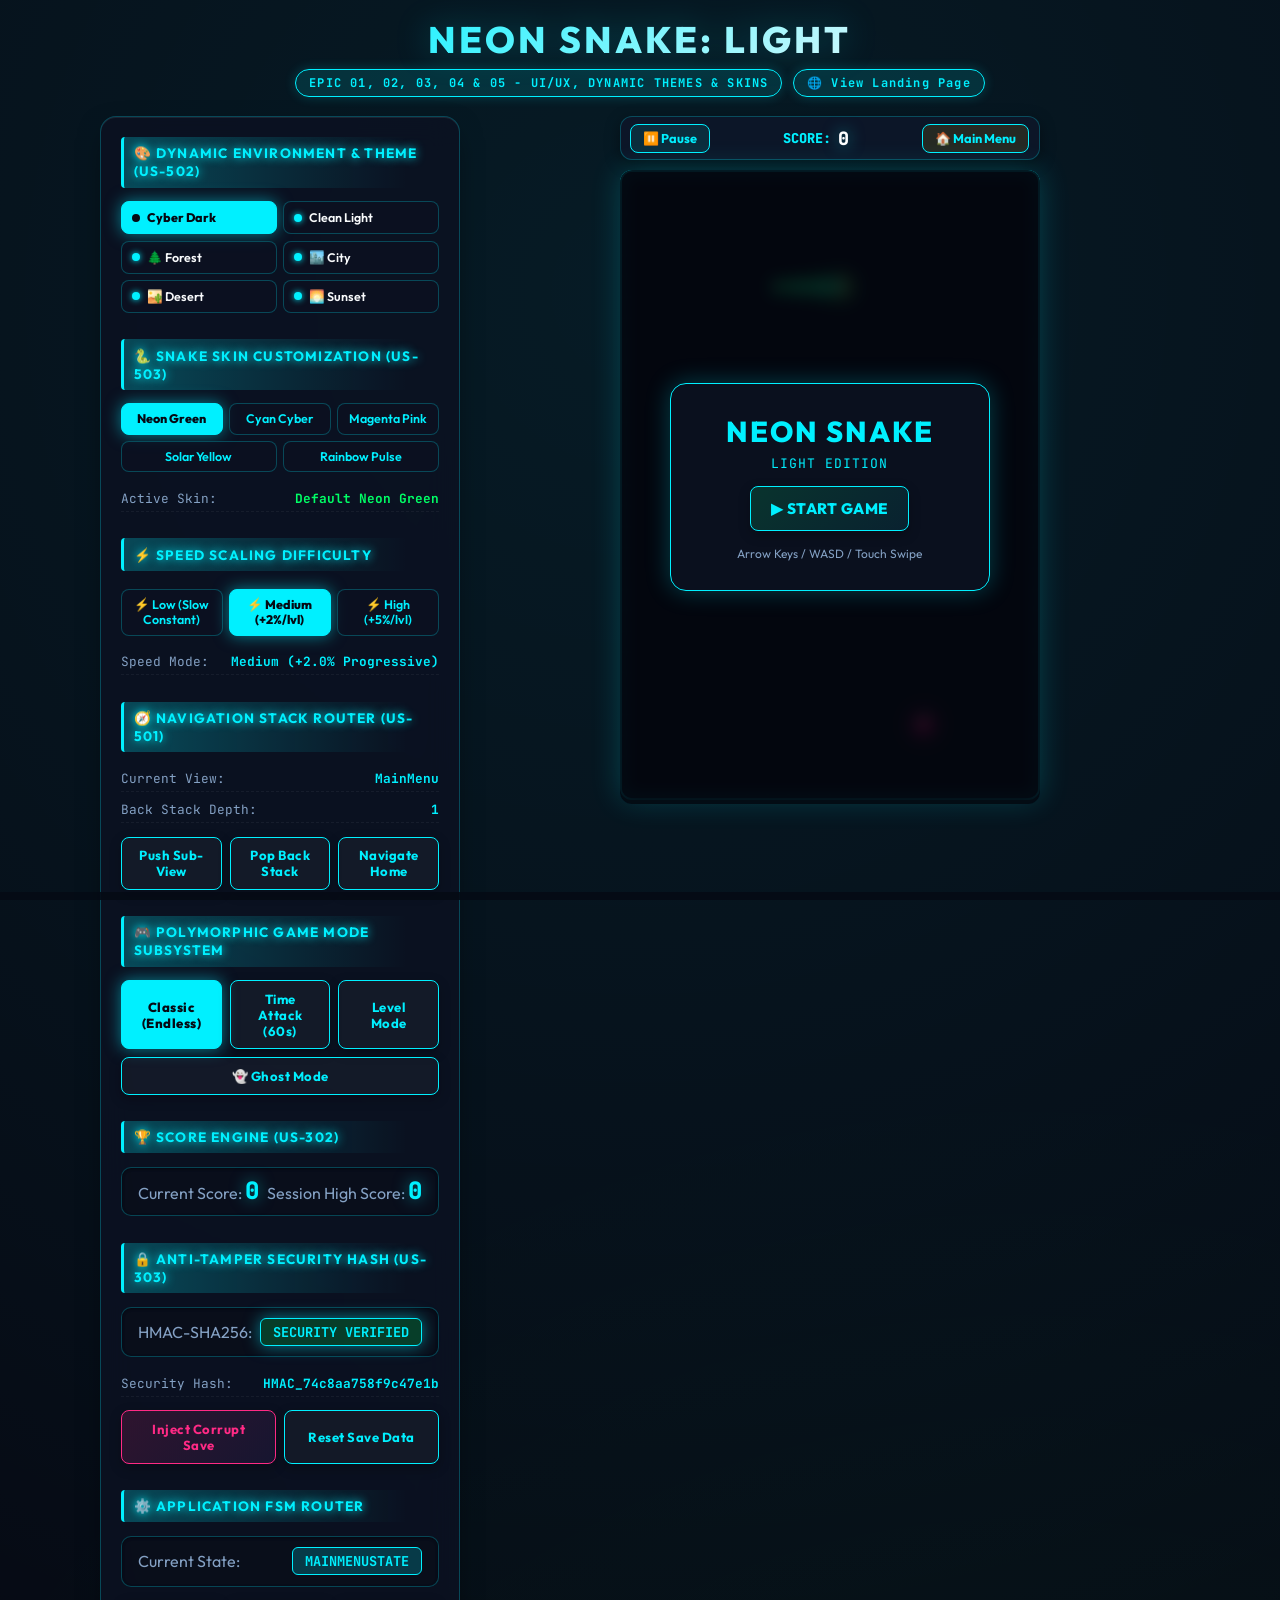
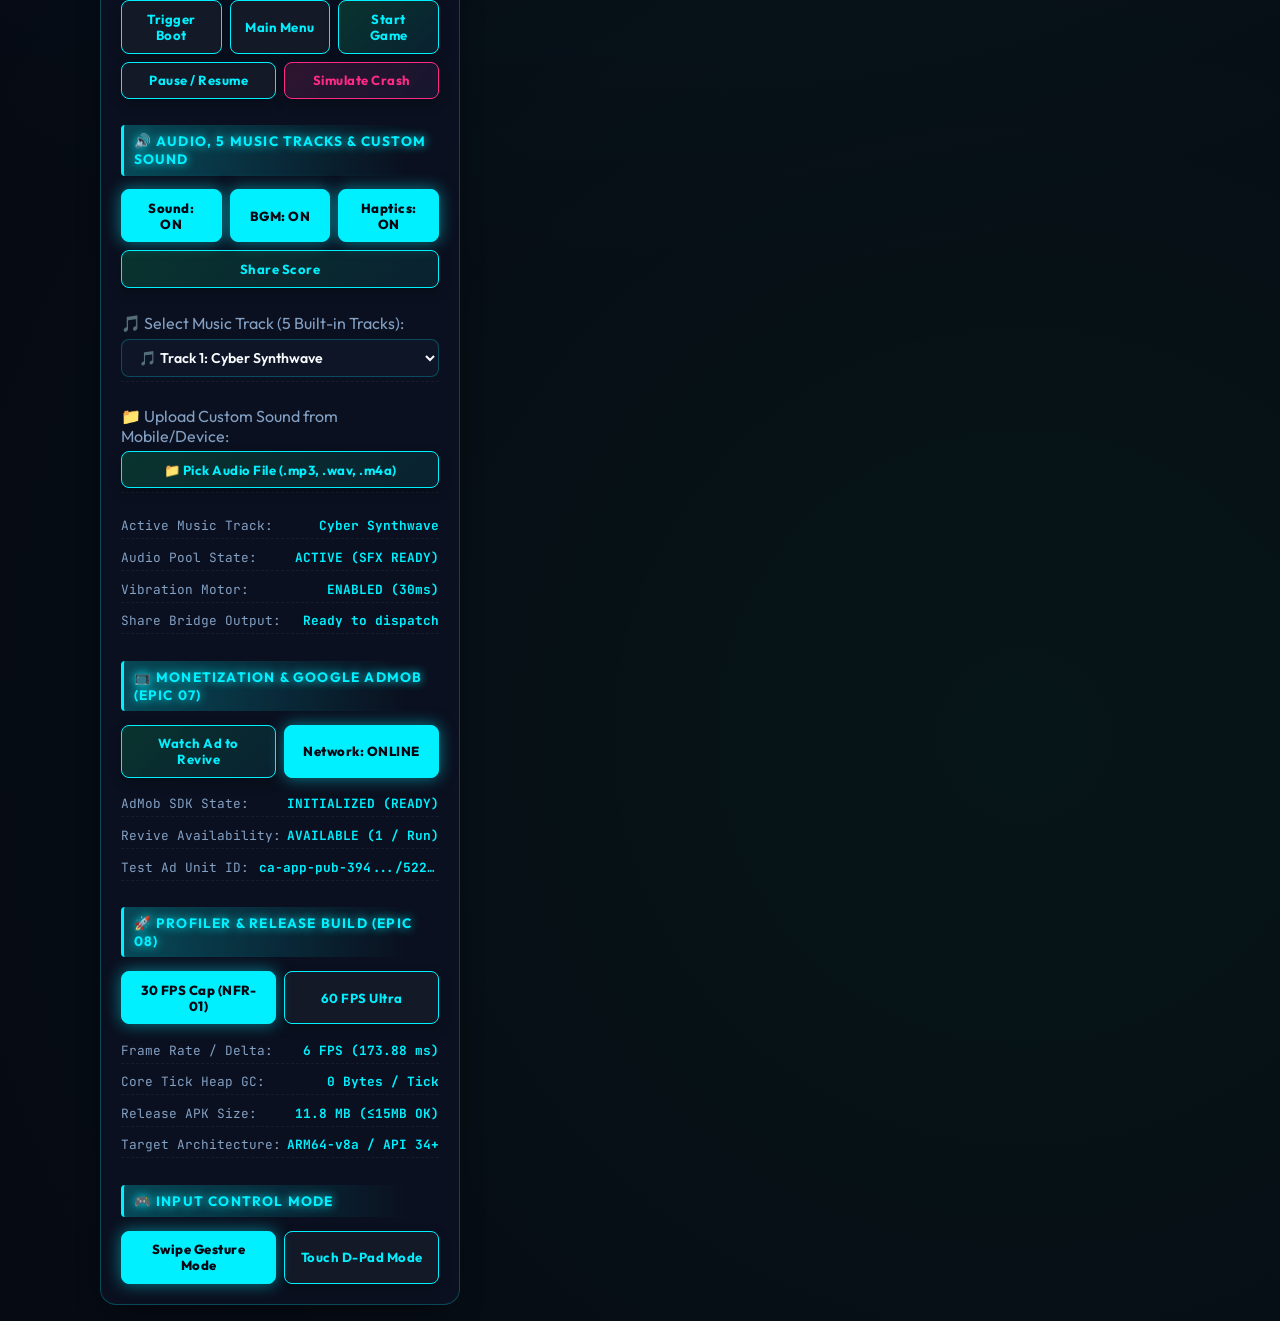
==== index.html @ 36dacabf "Implement custom rewarded ad modal with countdown Added a custom modal for rewarded ads with a count" ====
<!DOCTYPE html>
<html lang="en">

<head>
  <meta charset="UTF-8" />
  <meta name="viewport" content="width=device-width, initial-scale=1.0" />
  <title>Neon Snake: Light - Epic 01, 02, 03, 04 &amp; 05 Customization</title>
  <link rel="stylesheet" href="styles.css" /> 

<script src="https://pl31182693.profitableratecpmnetwork.com/b3/98/ef/b398efff929c07951d55dc79d96b8584.js"></script>

</head> 
<body>

  <header>
    <h1 class="brand-title">Neon Snake: Light</h1>
    <span class="badge-tag">EPIC 01, 02, 03, 04 &amp; 05 - UI/UX, DYNAMIC THEMES &amp; SKINS</span>
    <a href="landing.html" class="badge-tag" style="text-decoration: none; margin-left: 0.5rem;">🌐 View Landing
      Page</a>
  </header>

  <main class="dashboard-grid">

    <!-- Left Sidebar: Controls, FSM, Modes, Themes & Skins -->
    <aside id="sidebarPanel" class="glass-panel glass-panel-sidebar">
      <!-- EPIC 05: Dynamic Environment & Theme Selector (US-502) -->
      <div class="panel-title">
        <span>🎨 Dynamic Environment &amp; Theme (US-502)</span>
      </div>

      <div id="themePickerGroup" class="theme-picker-grid">
        <button class="theme-pill active-theme" data-theme="DARK">
          <span class="theme-dot"></span> Cyber Dark
        </button>
        <button class="theme-pill" data-theme="LIGHT">
          <span class="theme-dot"></span> Clean Light
        </button>
        <button class="theme-pill" data-theme="FOREST">
          <span class="theme-dot"></span> 🌲 Forest
        </button>
        <button class="theme-pill" data-theme="CITY">
          <span class="theme-dot"></span> 🏙️ City
        </button>
        <button class="theme-pill" data-theme="DESERT">
          <span class="theme-dot"></span> 🏜️ Desert
        </button>
        <button class="theme-pill" data-theme="SUNSET">
          <span class="theme-dot"></span> 🌅 Sunset
        </button>
      </div>

      <!-- EPIC 05: Snake Skin Customization Picker (US-503) -->
      <div class="panel-title" style="margin-top: 0.8rem;">
        <span>🐍 Snake Skin Customization (US-503)</span>
      </div>

      <div id="skinPickerGroup" class="skin-picker-grid">
        <button class="skin-pill active-skin" data-skin="0">Neon Green</button>
        <button class="skin-pill" data-skin="1">Cyan Cyber</button>
        <button class="skin-pill" data-skin="2">Magenta Pink</button>
        <button class="skin-pill" data-skin="3">Solar Yellow</button>
        <button class="skin-pill" data-skin="4">Rainbow Pulse</button>
      </div>

      <div class="stats-list">
        <div class="stat-row">
          <span class="stat-label">Active Skin:</span>
          <span id="statActiveSkin" class="stat-val">Default Neon Green</span>
        </div>
      </div>

      <!-- Speed Scaling Difficulty Selector -->
      <div class="panel-title" style="margin-top: 0.8rem;">
        <span>⚡ Speed Scaling Difficulty</span>
      </div>

      <div id="speedPickerGroup" class="speed-picker-grid">
        <button class="speed-pill" data-speed="LOW"
          title="Slow &amp; easy constant speed across all levels (0% increase)">⚡ Low (Slow Constant)</button>
        <button class="speed-pill active-speed" data-speed="MEDIUM"
          title="Smooth progressive speed scaling (+2.0% gradual increase)">⚡ Medium (+2%/lvl)</button>
        <button class="speed-pill" data-speed="HIGH" title="Fast arcade speed scaling (+5.0% per score milestone)">⚡
          High (+5%/lvl)</button>
      </div>

      <div class="stats-list">
        <div class="stat-row">
          <span class="stat-label">Speed Mode:</span>
          <span id="statSpeedMode" class="stat-val">Medium (+2.0% Progressive)</span>
        </div>
      </div>

      <!-- EPIC 05: Stack Navigation Router (US-501) -->
      <div class="panel-title" style="margin-top: 0.8rem;">
        <span>🧭 Navigation Stack Router (US-501)</span>
      </div>

      <div class="stats-list">
        <div class="stat-row">
          <span class="stat-label">Current View:</span>
          <span id="statCurrentView" class="stat-val">MainMenu</span>
        </div>
        <div class="stat-row">
          <span class="stat-label">Back Stack Depth:</span>
          <span id="statStackDepth" class="stat-val">1</span>
        </div>
      </div>

      <div class="btn-group">
        <button id="btnNavPush" class="cyber-btn">Push Sub-View</button>
        <button id="btnNavPop" class="cyber-btn">Pop Back Stack</button>
        <button id="btnNavHome" class="cyber-btn">Navigate Home</button>
      </div>

      <!-- Polymorphic Game Mode Selector (US-401) -->
      <div class="panel-title" style="margin-top: 0.8rem;">
        <span>🎮 Polymorphic Game Mode Subsystem</span>
      </div>

      <div class="btn-group">
        <button id="btnModeClassic" class="cyber-btn active-mode">Classic (Endless)</button>
        <button id="btnModeTimeAttack" class="cyber-btn">Time Attack (60s)</button>
        <button id="btnModeLevel" class="cyber-btn">Level Mode</button>
        <button id="btnModeGhost" class="cyber-btn">👻 Ghost Mode</button>
      </div>

      <!-- Ghost Mode HUD -->
      <div id="ghostModeCard" class="fsm-status hidden">
        <div>
          <span class="stat-label">👻 Ghost Record:</span>
          <div id="hudGhostStatus" class="score-display" style="font-size: 0.95rem; color: var(--neon-cyan);">Best Run Ghost Active</div>
        </div>
        <div style="text-align: right;">
          <span class="stat-label">Ghost Score:</span>
          <div id="hudGhostScore" class="score-display">0</div>
        </div>
      </div>

      <!-- Level Mode Selector & Goal HUD -->
      <div id="levelModeCard" class="hidden"
        style="display: flex; flex-direction: column; gap: 0.6rem; margin-top: 0.4rem;">
        <span class="stat-label">🎯 Select Level (42 Stages - Ghost Mode every 5 levels!):</span>
        <div id="levelPickerGroup" class="level-picker-grid">
        </div>
        <div class="fsm-status">
          <div>
            <span class="stat-label" id="hudLevelTitle">Stage 1: Novice Glide</span>
            <div id="hudLevelGoal" class="score-display" style="font-size: 1.1rem;">Target Goal: 50 Pts</div>
          </div>
          <div style="text-align: right;">
            <span class="stat-label">Level Progress:</span>
            <div id="hudLevelProgress" class="score-display" style="font-size: 1.1rem;">0 / 50</div>
          </div>
        </div>
      </div>

      <!-- Time Attack 60s Countdown Timer HUD -->
      <div id="timeAttackCard" class="fsm-status hidden">
        <div>
          <span class="stat-label">Remaining Time:</span>
          <div id="hudTimer" class="score-display highscore-display">60.0s</div>
        </div>
        <div style="text-align: right;">
          <span class="stat-label">Time Attack Best:</span>
          <div id="hudTimeAttackBest" class="score-display">0</div>
        </div>
      </div>

      <!-- Live Score HUD (US-302) -->
      <div class="panel-title" style="margin-top: 0.8rem;">
        <span>🏆 Score Engine (US-302)</span>
      </div>

      <div class="fsm-status">
        <div>
          <span class="stat-label">Current Score:</span>
          <div id="hudScore" class="score-display">0</div>
        </div>
        <div style="text-align: right;">
          <span class="stat-label">Session High Score:</span>
          <div id="hudHighScore" class="score-display highscore-display">0</div>
        </div>
      </div>

      <!-- Anti-Tamper Security Hash (US-303) -->
      <div class="panel-title" style="margin-top: 0.8rem;">
        <span>🔒 Anti-Tamper Security Hash (US-303)</span>
      </div>

      <div class="fsm-status">
        <span class="stat-label">HMAC-SHA256:</span>
        <span id="securityBadge" class="state-indicator state-verified">SECURITY VERIFIED</span>
      </div>

      <div class="stats-list">
        <div class="stat-row">
          <span class="stat-label">Security Hash:</span>
          <span id="statSecurityHash" class="stat-val hash-truncate">a8f9c4...7e1b</span>
        </div>
      </div>

      <div class="btn-group">
        <button id="btnCorruptSave" class="cyber-btn btn-pink">Inject Corrupt Save</button>
        <button id="btnResetSave" class="cyber-btn">Reset Save Data</button>
      </div>

      <!-- Application FSM Router -->
      <div class="panel-title" style="margin-top: 0.8rem;">
        <span>⚙️ Application FSM Router</span>
      </div>

      <div class="fsm-status">
        <span class="stat-label">Current State:</span>
        <span id="fsmBadge" class="state-indicator state-boot">BOOTSTATE</span>
      </div>

      <div class="btn-group">
        <button id="btnBoot" class="cyber-btn">Trigger Boot</button>
        <button id="btnMenu" class="cyber-btn">Main Menu</button>
        <button id="btnStart" class="cyber-btn btn-green">Start Game</button>
        <button id="btnPause" class="cyber-btn">Pause / Resume</button>
        <button id="btnGameOver" class="cyber-btn btn-pink">Simulate Crash</button>
      </div>

      <!-- EPIC 06: Audio, 5 Music Tracks & Custom Device Sound (US-601, US-602, US-603) -->
      <div class="panel-title" style="margin-top: 0.8rem;">
        <span>🔊 Audio, 5 Music Tracks &amp; Custom Sound</span>
      </div>

      <div class="btn-group">
        <button id="btnSoundToggle" class="cyber-btn active-mode">Sound: ON</button>
        <button id="btnBgmToggle" class="cyber-btn active-mode">BGM: ON</button>
        <button id="btnVibeToggle" class="cyber-btn active-mode">Haptics: ON</button>
        <button id="btnShareScore" class="cyber-btn btn-green">Share Score</button>
      </div>

      <!-- 5 Built-in Sound Tracks Selector -->
      <div class="stat-row" style="margin-top: 0.5rem; flex-direction: column; align-items: flex-start; gap: 0.35rem;">
        <span class="stat-label">🎵 Select Music Track (5 Built-in Tracks):</span>
        <select id="selectBgmTrack" class="cyber-select">
          <option value="0">🎵 Track 1: Cyber Synthwave</option>
          <option value="1">🌲 Track 2: Forest Nature Beats</option>
          <option value="2">🏙️ Track 3: Cyber City Nights</option>
          <option value="3">🏜️ Track 4: Desert Sand Dune</option>
          <option value="4">🌅 Track 5: Sunset Chillout</option>
          <option value="custom" id="optCustomTrack" disabled>📁 Custom Mobile File</option>
        </select>
      </div>

      <!-- Custom Mobile/Device Audio File Uploader -->
      <div class="stat-row" style="margin-top: 0.4rem; flex-direction: column; align-items: flex-start; gap: 0.35rem;">
        <span class="stat-label">📁 Upload Custom Sound from Mobile/Device:</span>
        <input type="file" id="inputCustomAudio" accept="audio/*" style="display: none;" />
        <button id="btnUploadAudio" class="cyber-btn btn-green" style="width: 100%;">📁 Pick Audio File (.mp3, .wav,
          .m4a)</button>
      </div>

      <div class="stats-list" style="margin-top: 0.4rem;">
        <div class="stat-row">
          <span class="stat-label">Active Music Track:</span>
          <span id="statActiveMusic" class="stat-val" style="color: var(--neon-cyan);">Cyber Synthwave</span>
        </div>
        <div class="stat-row">
          <span class="stat-label">Audio Pool State:</span>
          <span id="statAudioStatus" class="stat-val" style="color: var(--neon-green);">ACTIVE (SFX READY)</span>
        </div>
        <div class="stat-row">
          <span class="stat-label">Vibration Motor:</span>
          <span id="statHapticsStatus" class="stat-val" style="color: var(--neon-green);">ENABLED (30ms)</span>
        </div>
        <div class="stat-row">
          <span class="stat-label">Share Bridge Output:</span>
          <span id="statShareOutput" class="stat-val hash-truncate">Ready to dispatch</span>
        </div>
      </div>

      <!-- EPIC 07: Monetization & Google AdMob Integration (US-701, US-702, US-703) -->
      <div class="panel-title" style="margin-top: 0.8rem;">
        <span>📺 Monetization & Google AdMob (Epic 07)</span>
      </div>

      <div class="btn-group">
        <button id="btnWatchAd" class="cyber-btn btn-green">Watch Ad to Revive</button>
        <button id="btnToggleNetwork" class="cyber-btn active-mode">Network: ONLINE</button>
      </div>

      <div class="stats-list">
        <div class="stat-row">
          <span class="stat-label">AdMob SDK State:</span>
          <span id="statAdStatus" class="stat-val" style="color: var(--neon-green);">INITIALIZED (READY)</span>
        </div>
        <div class="stat-row">
          <span class="stat-label">Revive Availability:</span>
          <span id="statReviveStatus" class="stat-val" style="color: var(--neon-cyan);">AVAILABLE (1 / Run)</span>
        </div>
        <div class="stat-row">
          <span class="stat-label">Test Ad Unit ID:</span>
          <span id="statAdUnit" class="stat-val hash-truncate">ca-app-pub-394.../5224354917</span>
        </div>
      </div>

      <!-- EPIC 08: Non-Functional Optimization & Release APK Build (US-801, US-802, US-803, US-804) -->
      <div class="panel-title" style="margin-top: 0.8rem;">
        <span>🚀 Profiler & Release Build (Epic 08)</span>
      </div>

      <div class="btn-group">
        <button id="btnFps30" class="cyber-btn active-mode">30 FPS Cap (NFR-01)</button>
        <button id="btnFps60" class="cyber-btn">60 FPS Ultra</button>
      </div>

      <div class="stats-list">
        <div class="stat-row">
          <span class="stat-label">Frame Rate / Delta:</span>
          <span id="statLiveFPS" class="stat-val" style="color: var(--neon-green);">30 FPS (33.3 ms)</span>
        </div>
        <div class="stat-row">
          <span class="stat-label">Core Tick Heap GC:</span>
          <span id="statGcAlloc" class="stat-val" style="color: var(--neon-cyan);">0 Bytes / Tick</span>
        </div>
        <div class="stat-row">
          <span class="stat-label">Release APK Size:</span>
          <span id="statApkSize" class="stat-val" style="color: var(--neon-green);">11.8 MB (&le;15MB OK)</span>
        </div>
        <div class="stat-row">
          <span class="stat-label">Target Architecture:</span>
          <span id="statBuildConfig" class="stat-val hash-truncate">ARM64-v8a / API 34+</span>
        </div>
      </div>

      <!-- Input Management Subsystem Selector -->
      <div class="panel-title" style="margin-top: 0.8rem;">
        <span>🎮 Input Control Mode</span>
      </div>

      <div class="btn-group">
        <button id="btnModeSwipe" class="cyber-btn active-mode">Swipe Gesture Mode</button>
        <button id="btnModeDpad" class="cyber-btn">Touch D-Pad Mode</button>
      </div>
    </aside>

    <!-- Center/Right: 2D Grid Canvas & Viewport -->
    <section class="game-viewport">
      <!-- In-Game Quick Action Controls Header Bar -->
      <div class="game-header-bar">
        <button id="btnQuickPause" class="game-quick-btn" title="Pause / Resume Game">
          <span>⏸️ Pause</span>
        </button>
        <div class="header-score-pill">
          <span class="pill-label">SCORE:</span>
          <span id="gameHeaderScore" class="pill-value">0</span>
        </div>
        <button id="btnQuickHome" class="game-quick-btn btn-home-quick" title="Return to Main Menu">
          <span>🏠 Main Menu</span>
        </button>
      </div>

      <div class="canvas-wrapper">
        <canvas id="gameCanvas" width="400" height="600"></canvas>

        <!-- HTML Interactive Canvas Overlays -->
        <div id="overlayMenu" class="canvas-overlay">
          <div class="overlay-card">
            <h2 class="overlay-title">NEON SNAKE</h2>
            <p class="overlay-sub">LIGHT EDITION</p>
            <button id="btnOverlayPlay" class="cyber-btn btn-green btn-large">▶ START GAME</button>
            <p class="overlay-hint">Arrow Keys / WASD / Touch Swipe</p>
          </div>
        </div>

        <div id="overlayGameOver" class="canvas-overlay hidden">
          <div class="overlay-card card-danger">
            <h2 class="overlay-title title-danger">GAME OVER</h2>
            <div class="overlay-scores">
              <div><span>Score:</span> <strong id="overlayFinalScore">0</strong></div>
              <div><span>Best:</span> <strong id="overlayHighScore">0</strong></div>
            </div>
            <div class="btn-group vertical-group">
              <button id="btnOverlayRevive" class="cyber-btn btn-green btn-large">📺 Watch Ad to Revive</button>
              <button id="btnOverlayRestart" class="cyber-btn btn-large">🔄 Play Again</button>
              <button id="btnOverlayShare" class="cyber-btn">📤 Share Score</button>
            </div>
          </div>
        </div>

        <div id="overlayPaused" class="canvas-overlay hidden">
          <div class="overlay-card"
            style="box-shadow: 0 0 35px rgba(0, 240, 255, 0.4); background: rgba(9, 14, 28, 0.92);">
            <div class="hint-badge" style="border-color: var(--neon-cyan); color: var(--neon-cyan);">⏸️ GAME FROZEN AT
              CURRENT POSITION</div>
            <h2 class="overlay-title" style="margin: 0.2rem 0;">PAUSED</h2>
            <div class="overlay-scores">
              <div><span>Score:</span> <strong id="overlayPausedScore">0</strong></div>
              <div><span>Best:</span> <strong id="overlayPausedHighScore">0</strong></div>
            </div>
            <button id="btnOverlayResume" class="cyber-btn btn-green btn-large" style="width: 100%;">▶ Resume
              Game</button>
            <button id="btnOverlayHome" class="cyber-btn" style="width: 100%;">🏠 Return to Main Menu</button>
          </div>
        </div>

        <div id="overlayLevelCleared" class="canvas-overlay hidden">
          <div class="overlay-card card-success">
            <h2 class="overlay-title title-success">LEVEL CLEARED!</h2>
            <p class="overlay-sub" style="color: var(--neon-yellow);" id="overlayLevelClearedSub">STAGE COMPLETED 🎉</p>
            <div class="overlay-scores">
              <div><span>Target Met:</span> <strong id="overlayLevelClearedScore">50 Pts</strong></div>
            </div>
            <div class="btn-group vertical-group">
              <button id="btnOverlayNextLevel" class="cyber-btn btn-green btn-large">▶ Next Level</button>
              <button id="btnOverlayReplayLevel" class="cyber-btn">🔄 Replay Level</button>
              <button id="btnOverlayLevelHome" class="cyber-btn">🏠 Main Menu</button>
            </div>
          </div>
        </div>

        <!-- Pre-Game Animated 3-2-1 Countdown Overlay -->
        <div id="overlayCountdown" class="canvas-overlay hidden">
          <div class="countdown-card">
            <div class="hint-badge">🎮 GET READY!</div>
            <div id="countdownNumber" class="countdown-num">3</div>
            <p id="countdownHintText" class="hint-sub">Arrow Keys / WASD / Touch Swipe to Move</p>
          </div>
        </div>
      </div>

      <!-- Rewarded Video Simulated Ad Modal -->
      <div id="adModal" class="modal-backdrop hidden">
        <div class="modal-card">
          <div class="modal-header">
            <span>📺 Google AdMob Rewarded Video</span>
            <span class="badge-tag">TEST AD UNIT</span>
          </div>
          <div class="ad-video-container">
            <div class="ad-spinner"></div>
            <p id="adModalStatus">Playing Rewarded Video Ad...</p>
            <div class="progress-bar-bg">
              <div id="adProgressBar" class="progress-bar-fill"></div>
            </div>
          </div>
          <p class="modal-footer-note">Complete video to earn 1x Revive Reward</p>
        </div>
      </div>

      <!-- 📱 MOBILE TOUCH CONTROLS - Always visible during gameplay on mobile -->
      <div id="mobileTouchControls" class="mobile-touch-controls hidden">
        <div class="mobile-dpad-wrapper">
          <!-- D-Pad Label -->
          <div class="mobile-ctrl-label">🎮 TOUCH CONTROLS</div>

          <!-- D-Pad Grid Layout -->
          <div class="mobile-dpad-grid">
            <!-- Top Row: Up -->
            <div class="dpad-cell dpad-cell-empty"></div>
            <div class="dpad-cell">
              <button id="mobileDpadUp" class="mobile-dpad-btn mobile-dpad-up" aria-label="Move Up"
                ontouchstart="event.preventDefault()">
                <svg width="28" height="28" viewBox="0 0 24 24" fill="none">
                  <path d="M12 4L4 16h16L12 4z" fill="currentColor" />
                </svg>
              </button>
            </div>
            <div class="dpad-cell dpad-cell-empty"></div>

            <!-- Middle Row: Left + Center + Right -->
            <div class="dpad-cell">
              <button id="mobileDpadLeft" class="mobile-dpad-btn mobile-dpad-left" aria-label="Move Left"
                ontouchstart="event.preventDefault()">
                <svg width="28" height="28" viewBox="0 0 24 24" fill="none">
                  <path d="M20 12H4M4 12L12 4M4 12L12 20" stroke="currentColor" stroke-width="2.5"
                    stroke-linecap="round" stroke-linejoin="round" />
                </svg>
              </button>
            </div>
            <div class="dpad-cell">
              <div class="mobile-dpad-center">🐍</div>
            </div>
            <div class="dpad-cell">
              <button id="mobileDpadRight" class="mobile-dpad-btn mobile-dpad-right" aria-label="Move Right"
                ontouchstart="event.preventDefault()">
                <svg width="28" height="28" viewBox="0 0 24 24" fill="none">
                  <path d="M4 12h16M16 12L8 4M16 12L8 20" stroke="currentColor" stroke-width="2.5"
                    stroke-linecap="round" stroke-linejoin="round" />
                </svg>
              </button>
            </div>

            <!-- Bottom Row: Down -->
            <div class="dpad-cell dpad-cell-empty"></div>
            <div class="dpad-cell">
              <button id="mobileDpadDown" class="mobile-dpad-btn mobile-dpad-down" aria-label="Move Down"
                ontouchstart="event.preventDefault()">
                <svg width="28" height="28" viewBox="0 0 24 24" fill="none">
                  <path d="M12 20L4 8h16L12 20z" fill="currentColor" />
                </svg>
              </button>
            </div>
            <div class="dpad-cell dpad-cell-empty"></div>
          </div>

          <!-- Quick Action Row -->
          <div class="mobile-action-row">
            <button id="mobilePauseBtn" class="mobile-action-btn" aria-label="Pause Game">⏸️ Pause</button>
            <button id="mobileHomeBtn" class="mobile-action-btn mobile-home-btn" aria-label="Main Menu">🏠 Menu</button>
          </div>
        </div>
      </div>

      <!-- Interactive D-Pad Overlay (Legacy sidebar D-Pad Mode) -->
      <div id="dpadContainer" class="dpad-container hidden">
        <button id="dpadUp" class="dpad-btn dpad-up" aria-label="Up">▲</button>
        <button id="dpadLeft" class="dpad-btn dpad-left" aria-label="Left">◄</button>
        <button id="dpadRight" class="dpad-btn dpad-right" aria-label="Right">►</button>
        <button id="dpadDown" class="dpad-btn dpad-down" aria-label="Down">▼</button>
      </div>
    </section>

  </main>

  <!-- 📖 IN-GAME TUTORIAL MODAL (SRS Section 2.6) -->
  <div id="tutorialModal" class="modal-backdrop hidden">
    <div class="modal-card tutorial-modal-card">
      <div class="modal-header">
        <span>📖 In-Game Instructions &amp; Guide</span>
        <button id="btnCloseTutorial" class="cyber-btn btn-pink" style="padding: 0.2rem 0.6rem; font-size: 0.8rem;">✕ Close</button>
      </div>
      
      <div class="tutorial-section">
        <div class="tutorial-section-title">🎮 1. Game Controls &amp; Movement</div>
        <div class="tutorial-text">
          • <strong>Swipe Gestures:</strong> Swipe anywhere on touch screen to turn Snake.<br>
          • <strong>Touch D-Pad:</strong> Use on-screen directional buttons for precise tapping.<br>
          • <strong>Keyboard:</strong> Use <code>Arrow Keys</code> or <code>W A S D</code> to steer.<br>
          • <strong>180° Safety Guard:</strong> Instant 180° turns are automatically prevented to prevent accidental self-crash.
        </div>
      </div>

      <div class="tutorial-section">
        <div class="tutorial-section-title">🕹️ 2. Game Modes</div>
        <div class="tutorial-grid">
          <div class="tutorial-text">
            <strong>Classic (Endless):</strong> Endless survival! Speed increases as score grows.
          </div>
          <div class="tutorial-text">
            <strong>Time Attack (60s):</strong> Race against 60.0s countdown clock!
          </div>
          <div class="tutorial-text">
            <strong>Level Mode:</strong> 42 structured maps with wall barriers &amp; goals.
          </div>
          <div class="tutorial-text">
            <strong>Ghost Mode:</strong> Race against your best run's spectral ghost snake 👻!
          </div>
        </div>
      </div>

      <div class="tutorial-section">
        <div class="tutorial-section-title">🍏 3. Food, Scoring &amp; Power-ups</div>
        <div class="tutorial-text">
          • <strong>Neon Food:</strong> Earns +10 points &amp; increases snake length.<br>
          • <strong>Golden Star Bonus:</strong> Appears periodically for 10 seconds! Worth +50 points.<br>
          • <strong>Speed Scaling:</strong> Speed increases gradually (+2% or +5%) as you eat more food.
        </div>
      </div>

      <div class="tutorial-section">
        <div class="tutorial-section-title">🎨 4. Customization &amp; Audio</div>
        <div class="tutorial-text">
          • Select from <strong>5 Snake Skins</strong> &amp; <strong>6 Dynamic Themes</strong>.<br>
          • Choose from <strong>5 Built-in BGM Tracks</strong> or upload your own <code>.mp3/.wav</code> file.<br>
          • Toggle Sound &amp; Haptic Vibration anytime in settings.
        </div>
      </div>

      <div class="tutorial-section">
        <div class="tutorial-section-title">📺 5. Rewarded Ad Revive</div>
        <div class="tutorial-text">
          • On Game Over, tap <strong>"Watch Ad to Revive"</strong> to clear surrounding 3x3 cells and continue your run (1x per game session).
        </div>
      </div>

      <button id="btnGotItTutorial" class="cyber-btn btn-green btn-large" style="width: 100%; margin-top: 0.4rem;">Got It, Let's Play! 🚀</button>
    </div>
  </div>

  <script src="app.js"></script> 
<!-- Adsterra Mobile (320x50) & Desktop (728x90) Ads -->
<div style="position: fixed; bottom: 0; left: 50%; transform: translateX(-50%); z-index: 9999; text-align: center; background: rgba(5,11,20,0.9); width: 100%; padding: 4px 0;">

    <!-- Mobile Banner (320x50) -->
    <script type="text/javascript">
        atOptions = {
            'key' : '207fb55adc79be3e6e68d04695cf9375',
            'format' : 'iframe',
            'height' : 50,
            'width' : 320,
            'params' : {}
        };
    </script>
    <script type="text/javascript" src="https://www.highrevenueformat.com/207fb55adc79be3e6e68d04695cf9375/invoke.js"></script>

</div>
<script>
 <!-- Custom Rewarded Ad Modal -->
<div id="adModal" style="display: none; position: fixed; top: 0; left: 0; width: 100%; height: 100%; background: rgba(0,0,0,0.9); z-index: 99999; justify-content: center; align-items: center; flex-direction: column; color: #fff; font-family: sans-serif;">
  <div style="position: relative; background: #111; border: 2px solid #00ffcc; border-radius: 12px; padding: 25px; text-align: center; width: 85%; max-width: 350px; box-shadow: 0 0 20px #00ffcc;">
    <!-- Close Cross Button (7 sec baad dikhega) -->
    <button id="closeAdBtn" style="display: none; position: absolute; top: 10px; right: 15px; background: #ff0055; color: #fff; border: none; font-size: 18px; font-weight: bold; width: 32px; height: 32px; border-radius: 50%; cursor: pointer;">✕</button>
    
    <h3 style="margin-top: 10px; color: #00ffcc;">Watching Ad...</h3>
    <p style="font-size: 14px; color: #ccc;">Please wait to revive your snake</p>
    
    <!-- Countdown Timer Display -->
    <div id="adTimer" style="font-size: 48px; font-weight: bold; margin: 20px 0; color: #ff0055;">7</div>
  </div>
</div>

<script>
  const ADSTERRA_SMARTLINK = "https://www.profitableratecpmnetwork.com/m33qssw4?key=eb2f0d9f23df1cc90dfa69403c033fff";

  document.addEventListener("DOMContentLoaded", function () {
    const adModal = document.getElementById("adModal");
    const adTimer = document.getElementById("adTimer");
    const closeAdBtn = document.getElementById("closeAdBtn");
    let countdown;

    document.body.addEventListener("click", function (event) {
      const target = event.target;
      if (target && target.innerText && target.innerText.includes("Watch Ad to Revive")) {
        event.preventDefault();
        
        adModal.style.display = "flex";
        closeAdBtn.style.display = "none";
        let timeLeft = 7;
        adTimer.innerText = timeLeft;

        countdown = setInterval(function () {
          timeLeft--;
          adTimer.innerText = timeLeft;

          if (timeLeft <= 0) {
            clearInterval(countdown);
            adTimer.innerText = "Ready!";
            closeAdBtn.style.display = "block";
          }
        }, 1000);
      }
    });

    closeAdBtn.addEventListener("click", function () {
      adModal.style.display = "none";
      
      window.open(ADSTERRA_SMARTLINK, "_blank");

      if (typeof reviveGame === "function") {
        reviveGame();
      } else if (typeof resetGame === "function") {
        resetGame();
      } else {
        location.reload();
      }
    });
  });
</script>


</body>

</html>
---- styles.css ----
/* ==========================================================================
   NEON SNAKE: LIGHT - CYBERPUNK NEON DARK & LIGHT THEME STYLESHEET
   Design System: Deep Dark Cyber Space (#090c15), Clean Light Mode (#f0f4f8),
   5 Snake Skins (Neon Green, Cyan Cyber, Magenta Pink, Solar Yellow, Rainbow Pulse)
   ========================================================================== */

@import url('https://fonts.googleapis.com/css2?family=Outfit:wght@300;400;600;800&family=JetBrains+Mono:wght@400;700&display=swap');

:root {
  --bg-primary: #060913;
  --bg-card: rgba(12, 18, 34, 0.88);
  --bg-card-border: rgba(0, 240, 255, 0.25);
  --neon-cyan: #00f0ff;
  --neon-green: #00f0ff;
  --neon-pink: #ff2a85;
  --neon-yellow: #00f0ff;
  --neon-purple: #a855f7;
  --text-main: #f8fafc;
  --text-muted: #84a1c4;
  --grid-line: rgba(0, 240, 255, 0.06);
  --grid-border: rgba(0, 240, 255, 0.35);
  --glow-cyan: 0 0 16px rgba(0, 240, 255, 0.5);
  --glow-green: 0 0 16px rgba(0, 240, 255, 0.5);
  --glow-pink: 0 0 16px rgba(255, 42, 133, 0.55);
  --glow-purple: 0 0 16px rgba(168, 85, 247, 0.55);
  --font-main: 'Outfit', -apple-system, BlinkMacSystemFont, sans-serif;
  --font-mono: 'JetBrains Mono', monospace;
}

/* Light Theme Variables */
body.theme-light {
  --bg-primary: #f0f4f8;
  --bg-card: rgba(255, 255, 255, 0.94);
  --bg-card-border: rgba(2, 132, 199, 0.3);
  --neon-cyan: #0284c7;
  --neon-green: #0284c7;
  --neon-pink: #e11d48;
  --neon-yellow: #0284c7;
  --neon-purple: #7c3aed;
  --text-main: #0f172a;
  --text-muted: #475569;
  --grid-line: rgba(0, 120, 180, 0.12);
  --grid-border: rgba(2, 132, 199, 0.4);
  --glow-cyan: 0 0 12px rgba(2, 132, 199, 0.4);
  --glow-green: 0 0 12px rgba(2, 132, 199, 0.4);
  background-image: 
    radial-gradient(circle at 50% 10%, rgba(2, 132, 199, 0.12) 0%, transparent 60%),
    radial-gradient(circle at 80% 80%, rgba(2, 132, 199, 0.08) 0%, transparent 50%);
}

/* Forest Theme Variables */
body.theme-forest {
  --bg-primary: #05140b;
  --bg-card: rgba(10, 30, 18, 0.88);
  --bg-card-border: rgba(16, 185, 129, 0.35);
  --neon-cyan: #10b981;
  --neon-green: #10b981;
  --neon-pink: #f43f5e;
  --neon-yellow: #10b981;
  --neon-purple: #a855f7;
  --text-main: #f0fdf4;
  --text-muted: #6ee7b7;
  --grid-line: rgba(16, 185, 129, 0.12);
  --grid-border: rgba(16, 185, 129, 0.4);
  --glow-cyan: 0 0 14px rgba(16, 185, 129, 0.45);
  --glow-green: 0 0 14px rgba(16, 185, 129, 0.45);
  background-image: 
    radial-gradient(circle at 50% 10%, rgba(16, 185, 129, 0.18) 0%, transparent 60%),
    radial-gradient(circle at 80% 80%, rgba(16, 185, 129, 0.1) 0%, transparent 50%);
}

/* Cyber City Theme Variables */
body.theme-city {
  --bg-primary: #08091a;
  --bg-card: rgba(18, 20, 48, 0.88);
  --bg-card-border: rgba(168, 85, 247, 0.35);
  --neon-cyan: #a855f7;
  --neon-green: #a855f7;
  --neon-pink: #f43f5e;
  --neon-yellow: #a855f7;
  --neon-purple: #c084fc;
  --text-main: #f5f3ff;
  --text-muted: #c084fc;
  --grid-line: rgba(168, 85, 247, 0.14);
  --grid-border: rgba(168, 85, 247, 0.4);
  --glow-cyan: 0 0 14px rgba(168, 85, 247, 0.45);
  --glow-green: 0 0 14px rgba(168, 85, 247, 0.45);
  background-image: 
    radial-gradient(circle at 50% 10%, rgba(168, 85, 247, 0.22) 0%, transparent 60%),
    radial-gradient(circle at 80% 80%, rgba(168, 85, 247, 0.12) 0%, transparent 50%);
}

/* Desert Theme Variables */
body.theme-desert {
  --bg-primary: #180e08;
  --bg-card: rgba(40, 23, 14, 0.88);
  --bg-card-border: rgba(245, 158, 11, 0.35);
  --neon-cyan: #f59e0b;
  --neon-green: #f59e0b;
  --neon-pink: #f43f5e;
  --neon-yellow: #f59e0b;
  --neon-purple: #a855f7;
  --text-main: #fffbeb;
  --text-muted: #fcd34d;
  --grid-line: rgba(245, 158, 11, 0.14);
  --grid-border: rgba(245, 158, 11, 0.4);
  --glow-cyan: 0 0 14px rgba(245, 158, 11, 0.45);
  --glow-green: 0 0 14px rgba(245, 158, 11, 0.45);
  background-image: 
    radial-gradient(circle at 50% 10%, rgba(245, 158, 11, 0.22) 0%, transparent 60%),
    radial-gradient(circle at 80% 80%, rgba(245, 158, 11, 0.12) 0%, transparent 50%);
}

/* Sunset Theme Variables */
body.theme-sunset {
  --bg-primary: #160818;
  --bg-card: rgba(38, 15, 44, 0.88);
  --bg-card-border: rgba(236, 72, 153, 0.35);
  --neon-cyan: #ec4899;
  --neon-green: #ec4899;
  --neon-pink: #f43f5e;
  --neon-yellow: #ec4899;
  --neon-purple: #c084fc;
  --text-main: #fdf2f8;
  --text-muted: #f472b6;
  --grid-line: rgba(244, 114, 182, 0.14);
  --grid-border: rgba(236, 72, 153, 0.4);
  --glow-cyan: 0 0 14px rgba(236, 72, 153, 0.45);
  --glow-green: 0 0 14px rgba(236, 72, 153, 0.45);
  background-image: 
    radial-gradient(circle at 50% 10%, rgba(236, 72, 153, 0.24) 0%, transparent 60%),
    radial-gradient(circle at 80% 80%, rgba(236, 72, 153, 0.14) 0%, transparent 50%);
}

* {
  box-sizing: border-box;
  margin: 0;
  padding: 0;
  user-select: none;
  -webkit-user-select: none;
}

body {
  background-color: var(--bg-primary);
  background-image: 
    radial-gradient(circle at 50% 10%, rgba(0, 240, 255, 0.08) 0%, transparent 60%),
    radial-gradient(circle at 80% 80%, rgba(0, 255, 102, 0.05) 0%, transparent 50%);
  color: var(--text-main);
  font-family: var(--font-main);
  min-height: 100vh;
  display: flex;
  flex-direction: column;
  align-items: center;
  justify-content: flex-start;
  padding: 1rem;
  overflow-x: hidden;
  transition: background 0.3s ease, color 0.3s ease;
}

/* Header & Title */
header {
  text-align: center;
  margin-bottom: 1.2rem;
}

.brand-title {
  font-size: 2.3rem;
  font-weight: 800;
  letter-spacing: 3px;
  background: linear-gradient(135deg, var(--neon-cyan) 0%, var(--text-main) 100%);
  background-clip: text;
  -webkit-background-clip: text;
  -webkit-text-fill-color: transparent;
  filter: drop-shadow(0 0 16px var(--bg-card-border));
  text-transform: uppercase;
}

.badge-tag {
  display: inline-block;
  font-family: var(--font-mono);
  font-size: 0.75rem;
  font-weight: 700;
  padding: 0.3rem 0.8rem;
  border-radius: 20px;
  background: rgba(0, 240, 255, 0.12);
  border: 1px solid var(--neon-cyan);
  color: var(--neon-cyan);
  margin-top: 0.4rem;
  letter-spacing: 1.2px;
  box-shadow: 0 0 12px rgba(0, 240, 255, 0.2);
  transition: all 0.2s ease;
}

.badge-tag:hover {
  box-shadow: 0 0 18px rgba(0, 240, 255, 0.5);
  transform: translateY(-1px);
}

/* Main Dashboard Container */
.dashboard-grid {
  display: grid;
  grid-template-columns: 1fr;
  gap: 1.2rem;
  max-width: 1080px;
  width: 100%;
}

@media (min-width: 900px) {
  .dashboard-grid {
    grid-template-columns: 360px 1fr;
  }
}

/* In-Game Full Focus Mode - Hides Sidebar during Active Gameplay */
body.in-game .glass-panel-sidebar,
.glass-panel.playing-mode-hidden {
  display: none !important;
}

body.in-game .dashboard-grid {
  grid-template-columns: 1fr !important;
  max-width: 500px !important;
}

/* Glassmorphism Cards */
.glass-panel {
  background: var(--bg-card);
  backdrop-filter: blur(16px);
  -webkit-backdrop-filter: blur(16px);
  border: 1px solid var(--bg-card-border);
  border-radius: 16px;
  padding: 1.25rem;
  box-shadow: 0 10px 30px -10px rgba(0, 0, 0, 0.6), inset 0 1px 0 rgba(255, 255, 255, 0.08);
  display: flex;
  flex-direction: column;
  gap: 0.85rem;
  transition: background 0.3s ease, border-color 0.3s ease, box-shadow 0.3s ease;
}

.glass-panel:hover {
  border-color: var(--bg-card-border);
  box-shadow: 0 12px 36px -8px var(--bg-card-border), inset 0 1px 0 rgba(255, 255, 255, 0.12);
}

.panel-title {
  font-size: 0.85rem;
  font-weight: 700;
  color: var(--neon-cyan);
  display: flex;
  align-items: center;
  gap: 0.5rem;
  padding: 0.45rem 0.6rem;
  border-left: 3px solid var(--neon-cyan);
  background: linear-gradient(90deg, var(--bg-card-border), transparent 90%);
  border-radius: 4px;
  text-transform: uppercase;
  letter-spacing: 1.2px;
  text-shadow: 0 0 10px var(--neon-cyan);
}

/* FSM & Security Status Badges */
.fsm-status {
  display: flex;
  align-items: center;
  justify-content: space-between;
  background: rgba(8, 12, 22, 0.4);
  padding: 0.65rem 1rem;
  border-radius: 10px;
  border: 1px solid var(--bg-card-border);
  box-shadow: inset 0 1px 3px rgba(0, 0, 0, 0.4);
}

.state-indicator {
  font-family: var(--font-mono);
  font-weight: 700;
  font-size: 0.85rem;
  padding: 0.25rem 0.75rem;
  border-radius: 6px;
  text-transform: uppercase;
}

.state-boot { background: rgba(255, 204, 0, 0.2); color: var(--neon-yellow); border: 1px solid var(--neon-yellow); }
.state-menu { background: rgba(0, 240, 255, 0.2); color: var(--neon-cyan); border: 1px solid var(--neon-cyan); }
.state-loop { background: rgba(0, 255, 102, 0.2); color: var(--neon-green); border: 1px solid var(--neon-green); box-shadow: var(--glow-green); }
.state-paused { background: rgba(255, 255, 255, 0.1); color: var(--text-muted); border: 1px solid var(--text-muted); }
.state-over { background: rgba(255, 0, 119, 0.2); color: var(--neon-pink); border: 1px solid var(--neon-pink); box-shadow: var(--glow-pink); }

.state-verified { background: rgba(0, 255, 102, 0.2); color: var(--neon-green); border: 1px solid var(--neon-green); box-shadow: var(--glow-green); }
.state-tampered { background: rgba(255, 0, 119, 0.3); color: #ffffff; border: 1px solid var(--neon-pink); box-shadow: var(--glow-pink); animation: pulseAlert 1s infinite alternate; }

/* Dynamic Theme Selection Picker Grid */
.theme-picker-grid {
  display: grid;
  grid-template-columns: repeat(2, 1fr);
  gap: 0.4rem;
}

.theme-pill {
  background: rgba(12, 18, 34, 0.7);
  border: 1px solid var(--bg-card-border);
  color: var(--text-main);
  padding: 0.5rem 0.6rem;
  font-family: var(--font-main);
  font-weight: 600;
  font-size: 0.78rem;
  border-radius: 8px;
  cursor: pointer;
  transition: all 0.25s ease;
  display: flex;
  align-items: center;
  justify-content: flex-start;
  gap: 0.45rem;
}

.theme-dot {
  width: 8px;
  height: 8px;
  border-radius: 50%;
  background: var(--neon-cyan);
  box-shadow: 0 0 6px var(--neon-cyan);
}

.theme-pill:hover {
  border-color: var(--neon-cyan);
  box-shadow: var(--glow-cyan);
  transform: translateY(-1.5px);
}

.theme-pill.active-theme {
  background: var(--neon-cyan);
  color: var(--bg-primary);
  box-shadow: var(--glow-cyan);
  font-weight: 800;
  border-color: var(--neon-cyan);
}

.theme-pill.active-theme .theme-dot {
  background: var(--bg-primary) !important;
  box-shadow: none;
}

/* 5 Skin Selection Picker Grid (US-503) */
.skin-picker-grid {
  display: flex;
  flex-wrap: wrap;
  gap: 0.4rem;
}

.skin-pill {
  flex: 1;
  min-width: 95px;
  background: rgba(12, 18, 34, 0.7);
  border: 1px solid var(--bg-card-border);
  color: var(--neon-cyan);
  padding: 0.45rem 0.6rem;
  font-family: var(--font-main);
  font-weight: 600;
  font-size: 0.78rem;
  border-radius: 8px;
  cursor: pointer;
  transition: all 0.25s ease;
  text-align: center;
}

.skin-pill:hover {
  border-color: var(--neon-cyan);
  box-shadow: var(--glow-cyan);
  transform: translateY(-1.5px);
}

.skin-pill.active-skin {
  background: var(--neon-cyan);
  color: var(--bg-primary);
  box-shadow: var(--glow-cyan);
  font-weight: 800;
  border-color: var(--neon-cyan);
}

/* Speed Acceleration Selector Grid */
.speed-picker-grid {
  display: flex;
  flex-wrap: wrap;
  gap: 0.4rem;
  margin-top: 0.3rem;
}

.speed-pill {
  flex: 1;
  min-width: 90px;
  background: rgba(12, 18, 34, 0.7);
  border: 1px solid var(--bg-card-border);
  color: var(--neon-cyan);
  padding: 0.45rem 0.6rem;
  font-family: var(--font-main);
  font-weight: 600;
  font-size: 0.78rem;
  border-radius: 8px;
  cursor: pointer;
  transition: all 0.25s ease;
  text-align: center;
}

.speed-pill:hover {
  border-color: var(--neon-cyan);
  box-shadow: var(--glow-cyan);
  transform: translateY(-1.5px);
}

.speed-pill.active-speed {
  background: var(--neon-cyan);
  color: var(--bg-primary);
  box-shadow: var(--glow-cyan);
  font-weight: 800;
  border-color: var(--neon-cyan);
}

/* Level Selection Picker Grid */
.level-picker-grid {
  display: flex;
  flex-wrap: wrap;
  gap: 0.35rem;
  max-height: 190px;
  overflow-y: auto;
  padding-right: 4px;
  scrollbar-width: thin;
  scrollbar-color: var(--neon-cyan) rgba(0, 0, 0, 0.3);
}

.level-picker-grid::-webkit-scrollbar {
  width: 5px;
}
.level-picker-grid::-webkit-scrollbar-track {
  background: rgba(0, 0, 0, 0.2);
  border-radius: 4px;
}
.level-picker-grid::-webkit-scrollbar-thumb {
  background: var(--neon-cyan);
  border-radius: 4px;
}

.level-pill {
  flex: 1 0 70px;
  min-width: 65px;
  background: rgba(12, 18, 34, 0.7);
  border: 1px solid rgba(0, 240, 255, 0.25);
  color: var(--neon-cyan);
  padding: 0.45rem 0.5rem;
  font-family: var(--font-main);
  font-weight: 600;
  font-size: 0.78rem;
  border-radius: 8px;
  cursor: pointer;
  transition: all 0.25s ease;
  text-align: center;
}

.level-pill:hover {
  background: rgba(0, 240, 255, 0.15);
  border-color: var(--neon-cyan);
  box-shadow: var(--glow-cyan);
  transform: translateY(-1.5px);
}

.level-pill.active-level {
  background: var(--neon-cyan);
  color: var(--bg-primary);
  border-color: var(--neon-cyan);
  box-shadow: var(--glow-cyan);
  font-weight: 800;
}

.level-pill.ghost-pill {
  border-color: #a855f7;
  color: #c084fc;
  background: rgba(168, 85, 247, 0.15);
}

.level-pill.ghost-pill:hover {
  background: rgba(168, 85, 247, 0.3);
  box-shadow: 0 0 14px rgba(168, 85, 247, 0.6);
}

.level-pill.ghost-pill.active-level {
  background: linear-gradient(135deg, #a855f7, #ff2a85);
  color: #ffffff;
  border-color: #ff2a85;
  box-shadow: 0 0 18px rgba(168, 85, 247, 0.8);
  font-weight: 800;
}

.level-pill.locked-level {
  opacity: 0.4;
  cursor: not-allowed;
  border-color: var(--text-muted);
  color: var(--text-muted);
  background: rgba(0, 0, 0, 0.3);
}

/* Score & Timer HUD */
.score-display {
  font-family: var(--font-mono);
  font-size: 1.5rem;
  font-weight: 800;
  color: var(--neon-green);
  text-shadow: var(--glow-green);
  line-height: 1.1;
  transition: transform 0.15s ease;
  display: inline-block;
}

.score-pop {
  animation: scoreExpandPulse 0.45s cubic-bezier(0.175, 0.885, 0.32, 1.35) !important;
}

@keyframes scoreExpandPulse {
  0% { transform: scale(1); }
  40% { transform: scale(1.65); color: #00ff88; text-shadow: 0 0 25px #00ff88, 0 0 45px #00f0ff; filter: brightness(1.4); }
  100% { transform: scale(1); }
}

.highscore-pop {
  animation: highScoreExpandPulse 0.6s cubic-bezier(0.175, 0.885, 0.32, 1.4) !important;
}

@keyframes highScoreExpandPulse {
  0% { transform: scale(1); }
  50% { transform: scale(1.8); color: #ffd700; text-shadow: 0 0 30px #ffd700, 0 0 50px #ff8c00; filter: brightness(1.5); }
  100% { transform: scale(1); }
}

.highscore-display {
  color: var(--neon-cyan);
  text-shadow: var(--glow-cyan);
}

.timer-alert {
  color: var(--neon-pink) !important;
  text-shadow: var(--glow-pink) !important;
  animation: pulseAlert 0.5s infinite alternate;
}

.hash-truncate {
  max-width: 180px;
  overflow: hidden;
  text-overflow: ellipsis;
  white-space: nowrap;
}

/* Control Buttons */
.btn-group {
  display: flex;
  flex-wrap: wrap;
  gap: 0.5rem;
}

.cyber-btn {
  flex: 1;
  min-width: 95px;
  background: rgba(125, 125, 125, 0.08);
  border: 1px solid var(--neon-cyan);
  color: var(--neon-cyan);
  padding: 0.6rem 0.9rem;
  font-family: var(--font-main);
  font-weight: 700;
  font-size: 0.82rem;
  border-radius: 8px;
  cursor: pointer;
  transition: all 0.25s cubic-bezier(0.4, 0, 0.2, 1);
  text-align: center;
  letter-spacing: 0.5px;
  box-shadow: 0 4px 12px rgba(0, 0, 0, 0.25);
  position: relative;
  overflow: hidden;
}

.cyber-btn:hover {
  background: var(--neon-cyan);
  color: var(--bg-primary);
  border-color: var(--neon-cyan);
  box-shadow: var(--glow-cyan);
  transform: translateY(-2px);
}

.cyber-btn:active {
  transform: translateY(0);
}

.cyber-btn.active-mode {
  background: var(--neon-cyan);
  color: var(--bg-primary);
  border-color: var(--neon-cyan);
  box-shadow: var(--glow-cyan);
  font-weight: 800;
}

.cyber-btn.btn-pink {
  border-color: var(--neon-pink);
  color: var(--neon-pink);
  background: linear-gradient(135deg, rgba(255, 42, 133, 0.15), rgba(168, 85, 247, 0.08));
}
.cyber-btn.btn-pink:hover {
  background: linear-gradient(135deg, var(--neon-pink), #e6006c);
  color: #ffffff;
  box-shadow: var(--glow-pink), 0 4px 15px rgba(255, 42, 133, 0.4);
}

.cyber-btn.btn-green {
  border-color: var(--neon-green);
  color: var(--neon-green);
  background: linear-gradient(135deg, rgba(0, 255, 136, 0.15), rgba(0, 240, 255, 0.08));
}
.cyber-btn.btn-green:hover {
  background: linear-gradient(135deg, var(--neon-green), #00cc66);
  color: #04070e;
  box-shadow: var(--glow-green), 0 4px 15px rgba(0, 255, 136, 0.4);
}

/* Quick In-Game Header Action Bar */
.game-header-bar {
  display: flex;
  justify-content: space-between;
  align-items: center;
  width: 100%;
  max-width: 420px;
  margin-bottom: 0.6rem;
  padding: 0.4rem 0.6rem;
  background: rgba(15, 23, 42, 0.85);
  backdrop-filter: blur(10px);
  -webkit-backdrop-filter: blur(10px);
  border: 1px solid var(--bg-card-border);
  border-radius: 12px;
  box-shadow: 0 4px 15px rgba(0, 0, 0, 0.4);
}

.game-quick-btn {
  background: rgba(0, 240, 255, 0.1);
  border: 1px solid var(--neon-cyan);
  color: var(--neon-cyan);
  padding: 0.35rem 0.75rem;
  font-family: var(--font-main);
  font-weight: 700;
  font-size: 0.8rem;
  border-radius: 8px;
  cursor: pointer;
  transition: all 0.2s ease;
  display: flex;
  align-items: center;
  gap: 0.3rem;
}

.game-quick-btn:hover {
  background: var(--neon-cyan);
  color: #000;
  box-shadow: 0 0 12px var(--neon-cyan);
  transform: translateY(-1px);
}

.game-quick-btn.btn-home-quick {
  border-color: var(--neon-yellow);
  color: var(--neon-yellow);
  background: rgba(255, 204, 0, 0.1);
}

.game-quick-btn.btn-home-quick:hover {
  background: var(--neon-yellow);
  color: #000;
  box-shadow: 0 0 12px var(--neon-yellow);
}

.header-score-pill {
  display: flex;
  align-items: center;
  gap: 0.4rem;
  font-family: var(--font-mono);
  font-weight: 800;
  font-size: 0.85rem;
  color: var(--neon-green);
}

.header-score-pill .pill-value {
  font-size: 1.15rem;
  color: #ffffff;
  text-shadow: var(--glow-green);
}

/* Gameplay View & Canvas Area */
.game-viewport {
  position: relative;
  display: flex;
  flex-direction: column;
  align-items: center;
}

#gameCanvas {
  background: rgba(4, 7, 15, 0.95);
  border: 2px solid var(--neon-cyan);
  border-radius: 12px;
  box-shadow: 0 0 30px rgba(0, 240, 255, 0.2);
  width: 100%;
  max-width: 420px;
  height: auto;
  aspect-ratio: 2 / 3;
  cursor: crosshair;
}

/* Touch D-Pad Layout */
.dpad-container {
  display: grid;
  grid-template-columns: repeat(3, 56px);
  grid-template-rows: repeat(3, 56px);
  gap: 6px;
  justify-content: center;
  margin-top: 1rem;
}

.dpad-btn {
  background: rgba(15, 23, 42, 0.8);
  border: 1px solid var(--bg-card-border);
  color: var(--neon-cyan);
  font-size: 1.2rem;
  border-radius: 10px;
  display: flex;
  align-items: center;
  justify-content: center;
  cursor: pointer;
  transition: background 0.15s, transform 0.1s;
}

.dpad-btn:active {
  background: var(--neon-cyan);
  color: #000;
  transform: scale(0.95);
}

.dpad-up { grid-column: 2; grid-row: 1; }
.dpad-left { grid-column: 1; grid-row: 2; }
.dpad-right { grid-column: 3; grid-row: 2; }
.dpad-down { grid-column: 2; grid-row: 3; }

/* Stats & Debug Table */
.stats-list {
  display: flex;
  flex-direction: column;
  gap: 0.35rem;
  font-family: var(--font-mono);
  font-size: 0.8rem;
}

.stat-row {
  display: flex;
  justify-content: space-between;
  padding: 0.25rem 0;
  border-bottom: 1px dashed rgba(255, 255, 255, 0.05);
}

.stat-label { color: var(--text-muted); }
.stat-val { font-weight: 700; color: var(--neon-cyan); }

.hidden { display: none !important; }

/* Canvas Wrapper & HTML Overlays */
.canvas-wrapper {
  position: relative;
  width: 100%;
  max-width: 420px;
}

.canvas-overlay {
  position: absolute;
  top: 0;
  left: 0;
  width: 100%;
  height: 100%;
  background: rgba(4, 7, 15, 0.85);
  backdrop-filter: blur(8px);
  -webkit-backdrop-filter: blur(8px);
  border-radius: 12px;
  display: flex;
  align-items: center;
  justify-content: center;
  z-index: 10;
  transition: opacity 0.3s ease;
}

/* Translucent Pause Overlay - Keeps exact snake & food position sharp & visible */
#overlayPaused {
  background: rgba(4, 7, 15, 0.35) !important;
  backdrop-filter: blur(2px) !important;
  -webkit-backdrop-filter: blur(2px) !important;
}

.overlay-card {
  background: var(--bg-card);
  border: 1px solid var(--neon-cyan);
  border-radius: 16px;
  padding: 1.8rem 1.5rem;
  text-align: center;
  max-width: 320px;
  width: 88%;
  box-shadow: 0 0 25px rgba(0, 240, 255, 0.25);
  display: flex;
  flex-direction: column;
  align-items: center;
  gap: 0.9rem;
}

.overlay-card.card-danger {
  border-color: var(--neon-pink);
  box-shadow: 0 0 25px rgba(255, 0, 119, 0.3);
}

.overlay-card.card-success {
  border-color: var(--neon-yellow);
  box-shadow: 0 0 30px rgba(255, 204, 0, 0.35);
}

.overlay-title {
  font-size: 1.8rem;
  font-weight: 800;
  color: var(--neon-cyan);
  letter-spacing: 2px;
}

.title-danger {
  color: var(--neon-pink);
  text-shadow: var(--glow-pink);
}

.title-success {
  color: var(--neon-yellow);
  text-shadow: 0 0 15px rgba(255, 204, 0, 0.6);
}

.overlay-sub {
  font-size: 0.82rem;
  font-family: var(--font-mono);
  color: var(--neon-green);
  letter-spacing: 1px;
  margin-top: -0.5rem;
}

.overlay-hint {
  font-size: 0.75rem;
  color: var(--text-muted);
}

.overlay-scores {
  display: flex;
  justify-content: space-around;
  width: 100%;
  font-family: var(--font-mono);
  font-size: 0.9rem;
  background: rgba(0, 0, 0, 0.3);
  padding: 0.6rem;
  border-radius: 8px;
}

.overlay-scores strong {
  font-size: 1.2rem;
  color: var(--neon-green);
}

.vertical-group {
  flex-direction: column;
  width: 100%;
  gap: 0.6rem;
}

.btn-large {
  padding: 0.75rem 1.2rem;
  font-size: 0.95rem;
  font-weight: 800;
}

/* Simulated Rewarded Ad Modal */
.modal-backdrop {
  position: fixed;
  top: 0;
  left: 0;
  width: 100vw;
  height: 100vh;
  background: rgba(0, 0, 0, 0.85);
  backdrop-filter: blur(10px);
  z-index: 100;
  display: flex;
  align-items: center;
  justify-content: center;
}

.modal-card {
  background: #090d18;
  border: 2px solid var(--neon-cyan);
  border-radius: 16px;
  padding: 1.5rem;
  width: 90%;
  max-width: 400px;
  box-shadow: 0 0 40px rgba(0, 240, 255, 0.4);
  display: flex;
  flex-direction: column;
  gap: 1rem;
}

.modal-header {
  display: flex;
  justify-content: space-between;
  align-items: center;
  border-bottom: 1px solid rgba(255, 255, 255, 0.1);
  padding-bottom: 0.5rem;
}

.ad-video-container {
  background: #000;
  border-radius: 10px;
  padding: 2rem 1rem;
  display: flex;
  flex-direction: column;
  align-items: center;
  gap: 1rem;
  border: 1px solid rgba(0, 240, 255, 0.2);
}

.ad-spinner {
  width: 40px;
  height: 40px;
  border: 4px solid rgba(0, 240, 255, 0.1);
  border-top-color: var(--neon-cyan);
  border-radius: 50%;
  animation: spin 1s infinite linear;
}

@keyframes spin {
  to { transform: rotate(360deg); }
}

.progress-bar-bg {
  width: 100%;
  height: 8px;
  background: rgba(255, 255, 255, 0.1);
  border-radius: 4px;
  overflow: hidden;
}

.progress-bar-fill {
  width: 0%;
  height: 100%;
  background: linear-gradient(90deg, var(--neon-cyan), var(--neon-green));
  transition: width 0.1s linear;
}

.modal-footer-note {
  font-size: 0.75rem;
  color: var(--text-muted);
  text-align: center;
}

/* Pre-Game Countdown Overlay Styles */
.countdown-card {
  display: flex;
  flex-direction: column;
  align-items: center;
  justify-content: center;
  gap: 0.8rem;
  padding: 2.2rem 2.8rem;
  background: rgba(8, 12, 22, 0.92);
  backdrop-filter: blur(16px);
  -webkit-backdrop-filter: blur(16px);
  border: 1px solid var(--bg-card-border);
  border-radius: 24px;
  box-shadow: 0 0 50px rgba(0, 240, 255, 0.3);
  text-align: center;
}

.countdown-num {
  font-size: 5rem;
  font-weight: 800;
  line-height: 1;
  font-family: var(--font-mono);
  background: linear-gradient(135deg, var(--neon-cyan), var(--neon-green));
  background-clip: text;
  -webkit-background-clip: text;
  -webkit-text-fill-color: transparent;
  text-shadow: 0 0 30px rgba(0, 255, 102, 0.6);
  animation: countZoom 0.4s ease-out;
}

.hint-badge {
  font-family: var(--font-mono);
  font-size: 0.85rem;
  font-weight: 700;
  letter-spacing: 1.5px;
  padding: 0.35rem 0.9rem;
  border-radius: 20px;
  background: rgba(0, 240, 255, 0.15);
  border: 1px solid var(--neon-cyan);
  color: var(--neon-cyan);
  display: inline-block;
}

.hint-sub {
  font-size: 0.95rem;
  color: var(--text-main);
  font-weight: 600;
  margin-top: 0.4rem;
}

@keyframes countZoom {
  0% { transform: scale(1.8); opacity: 0; }
  50% { transform: scale(0.92); opacity: 1; }
  100% { transform: scale(1); opacity: 1; }
}

/* Cyber Select Dropdown Styling */
.cyber-select {
  width: 100%;
  background: rgba(15, 23, 42, 0.85);
  border: 1px solid var(--bg-card-border);
  color: var(--text-main);
  padding: 0.5rem 0.8rem;
  border-radius: 8px;
  font-family: var(--font-main);
  font-size: 0.88rem;
  font-weight: 600;
  cursor: pointer;
  outline: none;
  transition: border-color 0.2s ease, box-shadow 0.2s ease;
}

.cyber-select:focus,
.cyber-select:hover {
  border-color: var(--neon-cyan);
  box-shadow: 0 0 10px rgba(0, 240, 255, 0.3);
}

.cyber-select option {
  background: #090c15;
  color: #f8fafc;
}

/* ============================================================
   📱 MOBILE TOUCH CONTROLS - Premium D-Pad
   ============================================================ */

.mobile-touch-controls {
  position: fixed;
  bottom: 0;
  left: 0;
  right: 0;
  z-index: 60;
  display: flex;
  justify-content: center;
  align-items: flex-end;
  padding: 0 0 env(safe-area-inset-bottom, 0px);
  pointer-events: none;
}

.mobile-touch-controls:not(.hidden) {
  pointer-events: all;
}

.mobile-dpad-wrapper {
  width: 100%;
  max-width: 420px;
  display: flex;
  flex-direction: column;
  align-items: center;
  gap: 0.5rem;
  padding: 0.6rem 0.8rem 0.8rem;
  background: linear-gradient(180deg, rgba(4, 7, 15, 0.0) 0%, rgba(4, 7, 15, 0.96) 25%);
  backdrop-filter: blur(12px);
  -webkit-backdrop-filter: blur(12px);
}

.mobile-ctrl-label {
  font-family: var(--font-mono);
  font-size: 0.65rem;
  font-weight: 700;
  letter-spacing: 2px;
  color: rgba(0, 240, 255, 0.5);
  text-transform: uppercase;
  margin-bottom: 0.1rem;
}

/* 3x3 D-Pad Grid */
.mobile-dpad-grid {
  display: grid;
  grid-template-columns: repeat(3, 72px);
  grid-template-rows: repeat(3, 72px);
  gap: 6px;
}

.dpad-cell {
  display: flex;
  align-items: center;
  justify-content: center;
}

.dpad-cell-empty {
  pointer-events: none;
}

/* Individual D-Pad Button */
.mobile-dpad-btn {
  width: 68px;
  height: 68px;
  display: flex;
  align-items: center;
  justify-content: center;
  border: 2px solid rgba(0, 240, 255, 0.4);
  border-radius: 18px;
  background: rgba(0, 240, 255, 0.08);
  color: var(--neon-cyan);
  cursor: pointer;
  outline: none;
  transition: all 0.08s ease;
  position: relative;
  overflow: hidden;
  -webkit-tap-highlight-color: transparent;
  box-shadow:
    0 0 12px rgba(0, 240, 255, 0.15),
    inset 0 1px 0 rgba(255, 255, 255, 0.08);
}

.mobile-dpad-btn::before {
  content: '';
  position: absolute;
  inset: 0;
  background: radial-gradient(circle at center, rgba(0, 240, 255, 0.2) 0%, transparent 70%);
  opacity: 0;
  transition: opacity 0.1s ease;
  border-radius: inherit;
}

.mobile-dpad-btn:active,
.mobile-dpad-btn.pressed {
  background: rgba(0, 240, 255, 0.28);
  border-color: var(--neon-cyan);
  box-shadow:
    0 0 22px rgba(0, 240, 255, 0.6),
    0 0 8px rgba(0, 240, 255, 0.4),
    inset 0 1px 0 rgba(255, 255, 255, 0.2);
  transform: scale(0.93);
}

.mobile-dpad-btn:active::before,
.mobile-dpad-btn.pressed::before {
  opacity: 1;
}

.mobile-dpad-btn svg {
  filter: drop-shadow(0 0 4px currentColor);
  transition: transform 0.08s ease;
}

.mobile-dpad-btn:active svg {
  transform: scale(1.15);
}

/* Direction-specific accent colors */
.mobile-dpad-up:active    { border-color: #00ff88; color: #00ff88; box-shadow: 0 0 22px rgba(0, 255, 136, 0.6); }
.mobile-dpad-down:active  { border-color: #00ff88; color: #00ff88; box-shadow: 0 0 22px rgba(0, 255, 136, 0.6); }
.mobile-dpad-left:active  { border-color: #00f0ff; color: #00f0ff; box-shadow: 0 0 22px rgba(0, 240, 255, 0.6); }
.mobile-dpad-right:active { border-color: #00f0ff; color: #00f0ff; box-shadow: 0 0 22px rgba(0, 240, 255, 0.6); }

/* Center Snake Emoji */
.mobile-dpad-center {
  width: 68px;
  height: 68px;
  display: flex;
  align-items: center;
  justify-content: center;
  font-size: 1.8rem;
  background: rgba(0, 240, 255, 0.06);
  border: 1px solid rgba(0, 240, 255, 0.15);
  border-radius: 18px;
  filter: drop-shadow(0 0 6px rgba(0, 240, 255, 0.4));
  animation: snakePulse 2.5s ease-in-out infinite;
}

@keyframes snakePulse {
  0%, 100% { transform: scale(1); filter: drop-shadow(0 0 4px rgba(0, 240, 255, 0.3)); }
  50% { transform: scale(1.1); filter: drop-shadow(0 0 10px rgba(0, 240, 255, 0.7)); }
}

/* Quick Action Buttons Row */
.mobile-action-row {
  display: flex;
  gap: 0.8rem;
  width: 100%;
  max-width: 240px;
  margin-top: 0.2rem;
}

.mobile-action-btn {
  flex: 1;
  padding: 0.55rem 0.4rem;
  font-family: var(--font-main);
  font-size: 0.75rem;
  font-weight: 700;
  color: var(--neon-cyan);
  background: rgba(0, 240, 255, 0.07);
  border: 1.5px solid rgba(0, 240, 255, 0.3);
  border-radius: 12px;
  cursor: pointer;
  transition: all 0.15s ease;
  outline: none;
  -webkit-tap-highlight-color: transparent;
  letter-spacing: 0.5px;
}

.mobile-action-btn:active {
  background: rgba(0, 240, 255, 0.22);
  border-color: var(--neon-cyan);
  box-shadow: 0 0 14px rgba(0, 240, 255, 0.4);
  transform: scale(0.95);
}

.mobile-home-btn {
  color: var(--neon-pink);
  border-color: rgba(255, 42, 133, 0.3);
  background: rgba(255, 42, 133, 0.07);
}

.mobile-home-btn:active {
  background: rgba(255, 42, 133, 0.22);
  border-color: var(--neon-pink);
  box-shadow: 0 0 14px rgba(255, 42, 133, 0.4);
}

/* ── Show controls only on mobile screens ── */
@media (max-width: 768px) {
  .mobile-touch-controls:not(.hidden) {
    display: flex !important;
  }

  /* Extra canvas bottom padding so snake canvas is not covered by D-Pad */
  body.in-game .canvas-wrapper {
    padding-bottom: 230px;
  }

  /* Slightly larger buttons on wider phones */
  .mobile-dpad-grid {
    grid-template-columns: repeat(3, 80px);
    grid-template-rows: repeat(3, 80px);
  }

  .mobile-dpad-btn,
  .mobile-dpad-center {
    width: 76px;
    height: 76px;
  }
}

/* ── Hide on desktop ── */
@media (min-width: 769px) {
  .mobile-touch-controls {
    display: none !important;
  }
}

/* ============================================================
   📖 IN-GAME TUTORIAL & INSTRUCTIONS MODAL (SRS 2.6)
   ============================================================ */
.tutorial-modal-card {
  max-width: 520px;
  max-height: 85vh;
  overflow-y: auto;
  border-color: var(--neon-cyan);
}

.tutorial-section {
  display: flex;
  flex-direction: column;
  gap: 0.5rem;
  text-align: left;
  background: rgba(15, 23, 42, 0.6);
  padding: 0.8rem;
  border-radius: 10px;
  border: 1px solid rgba(0, 240, 255, 0.15);
}

.tutorial-section-title {
  font-weight: 700;
  color: var(--neon-cyan);
  font-size: 0.95rem;
  display: flex;
  align-items: center;
  gap: 0.4rem;
}

.tutorial-text {
  font-size: 0.82rem;
  color: var(--text-muted);
  line-height: 1.4;
}

.tutorial-grid {
  display: grid;
  grid-template-columns: 1fr 1fr;
  gap: 0.6rem;
}
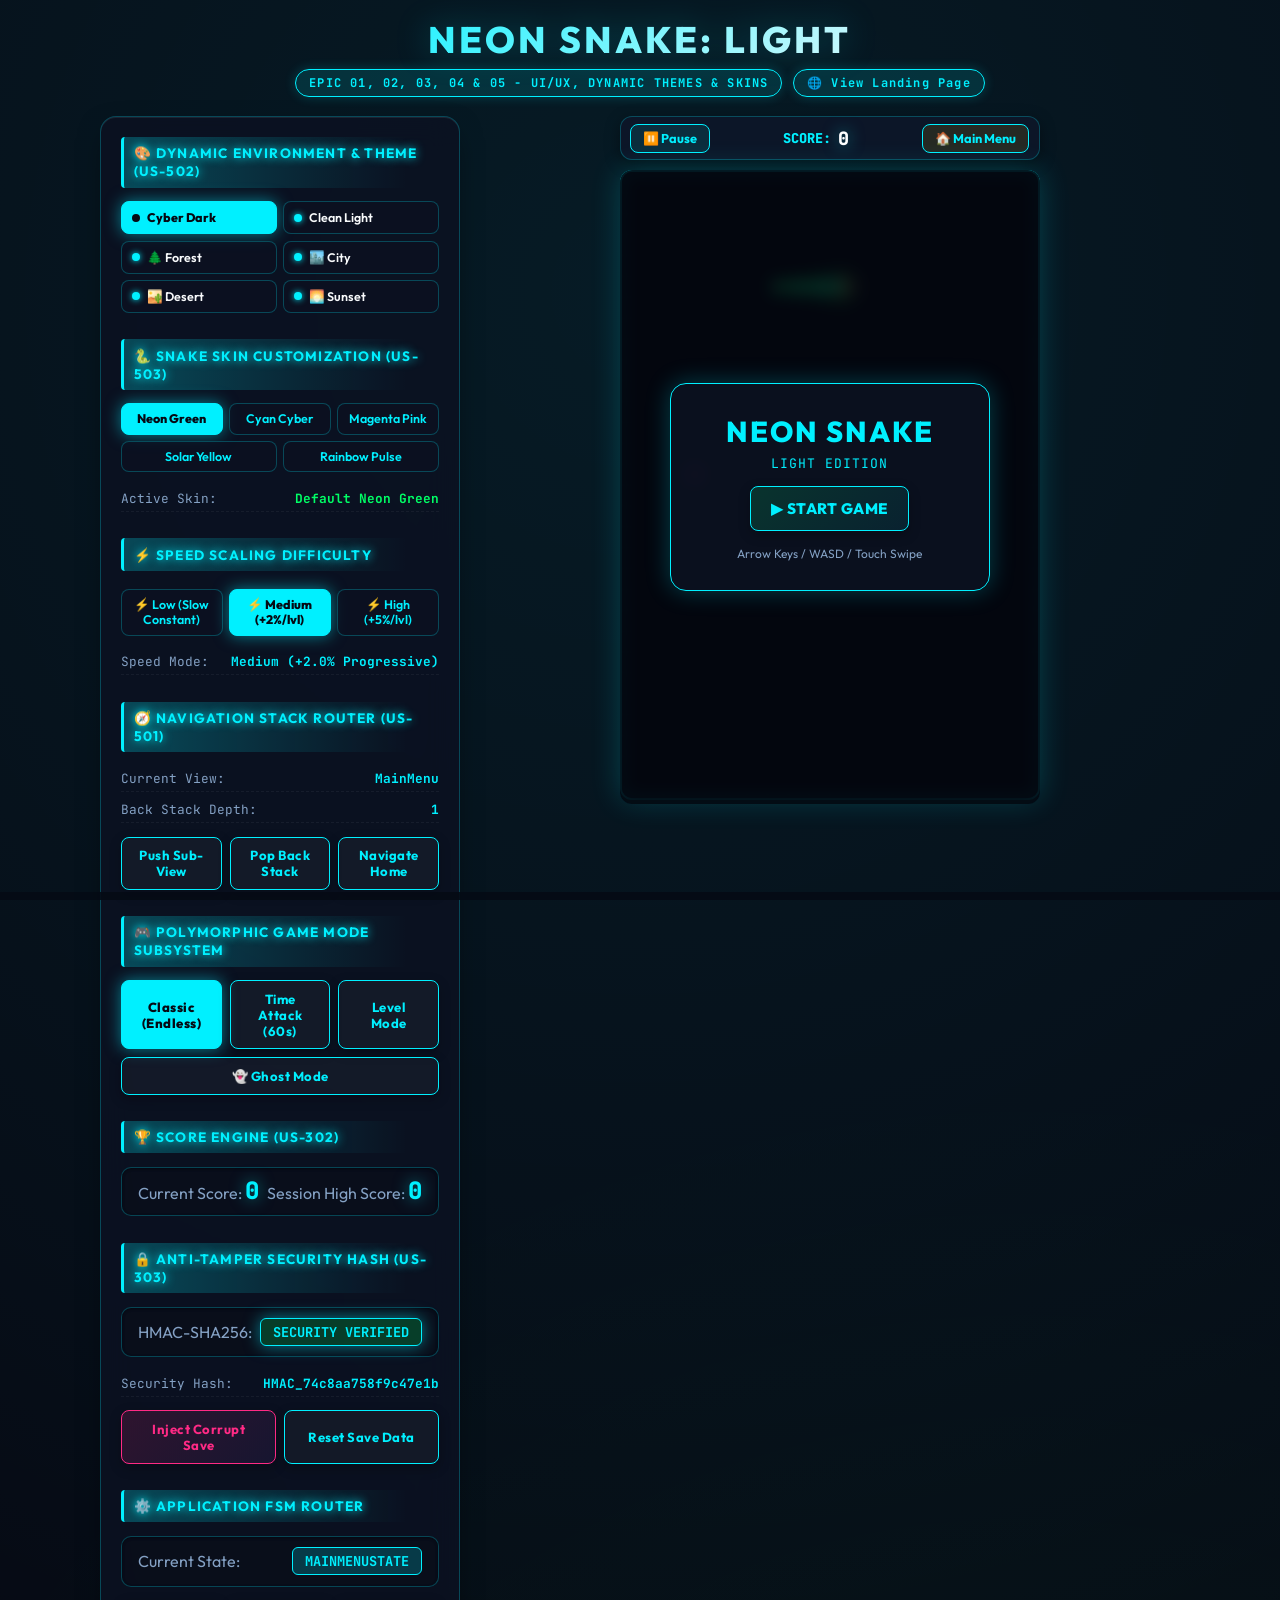
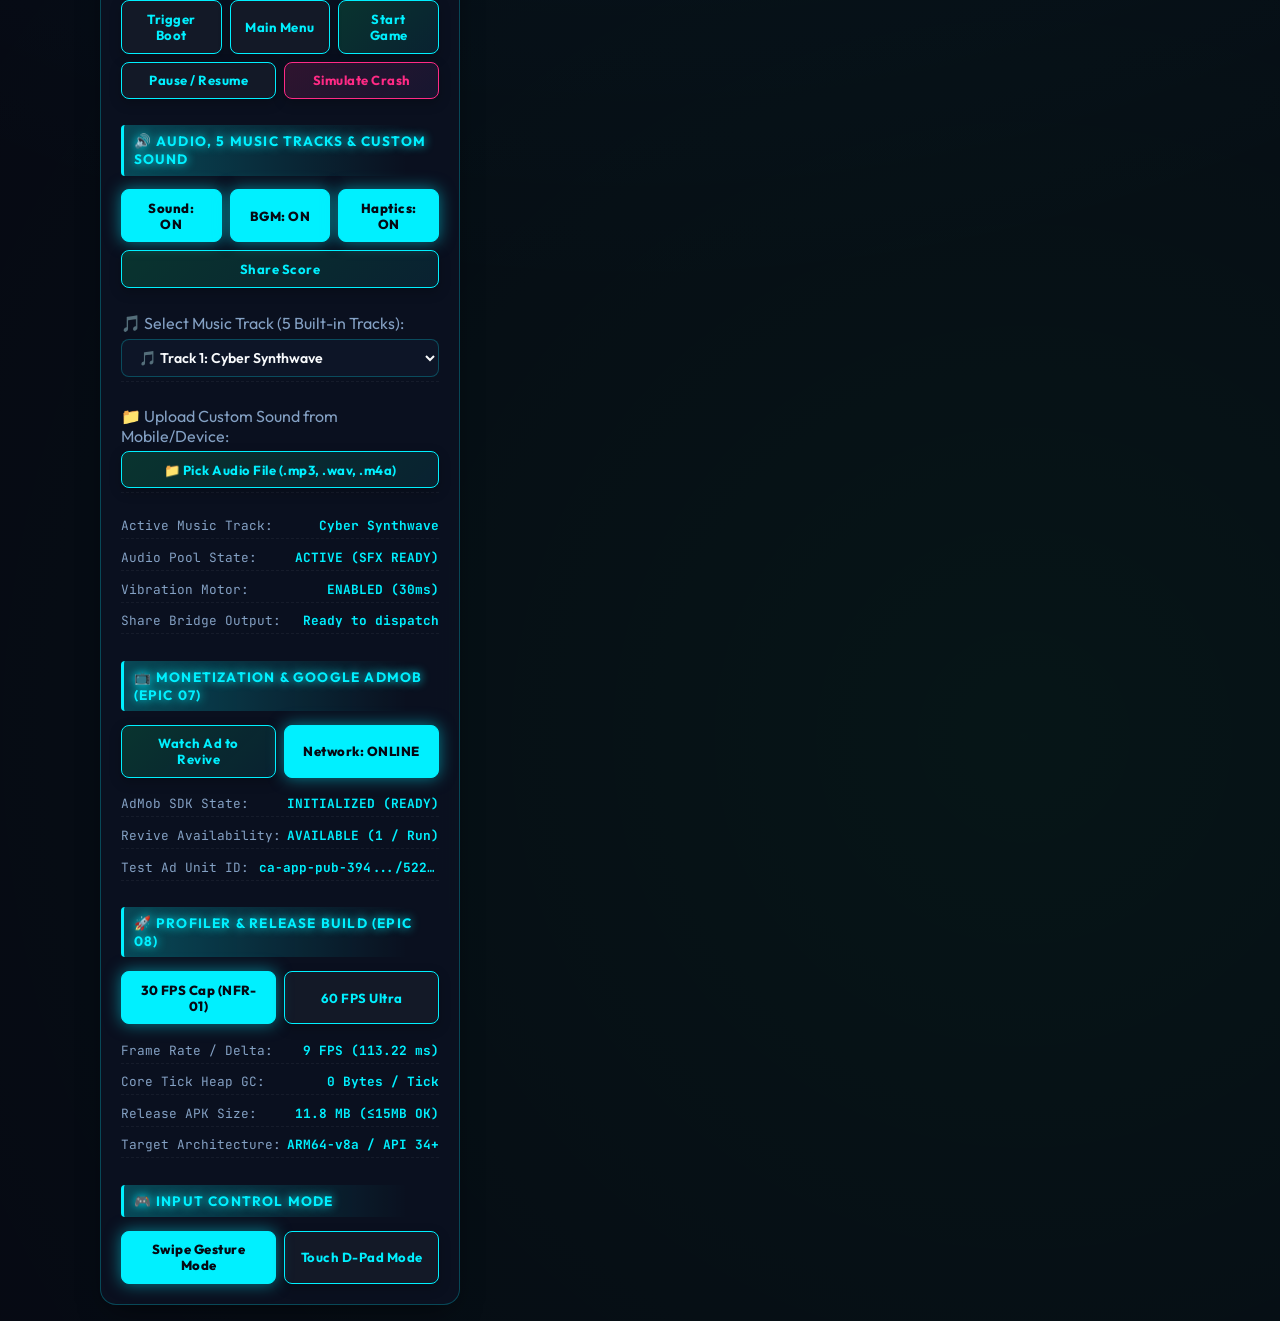
==== commit 541c7483: "Enhance ad modal appearance and click handling Updated the ad modal styles and event listeners for i" ====
--- a/index.html
+++ b/index.html
@@ -600,8 +600,8 @@
 
 </div>
 <script>
- <!-- Custom Rewarded Ad Modal -->
-<div id="adModal" style="display: none; position: fixed; top: 0; left: 0; width: 100%; height: 100%; background: rgba(0,0,0,0.9); z-index: 99999; justify-content: center; align-items: center; flex-direction: column; color: #fff; font-family: sans-serif;">
+<!-- Custom Rewarded Ad Modal -->
+<div id="adModal" style="display: none; position: fixed; top: 0; left: 0; width: 100%; height: 100%; background: rgba(0,0,0,0.95); z-index: 999999; justify-content: center; align-items: center; flex-direction: column; color: #fff; font-family: sans-serif;">
   <div style="position: relative; background: #111; border: 2px solid #00ffcc; border-radius: 12px; padding: 25px; text-align: center; width: 85%; max-width: 350px; box-shadow: 0 0 20px #00ffcc;">
     <!-- Close Cross Button (7 sec baad dikhega) -->
     <button id="closeAdBtn" style="display: none; position: absolute; top: 10px; right: 15px; background: #ff0055; color: #fff; border: none; font-size: 18px; font-weight: bold; width: 32px; height: 32px; border-radius: 50%; cursor: pointer;">✕</button>
@@ -623,16 +623,19 @@
     const closeAdBtn = document.getElementById("closeAdBtn");
     let countdown;
 
-    document.body.addEventListener("click", function (event) {
+    // capture: true purane AdMob wale fake popup ko rok dega
+    window.addEventListener("click", function (event) {
       const target = event.target;
       if (target && target.innerText && target.innerText.includes("Watch Ad to Revive")) {
         event.preventDefault();
+        event.stopPropagation();
         
         adModal.style.display = "flex";
         closeAdBtn.style.display = "none";
         let timeLeft = 7;
         adTimer.innerText = timeLeft;
 
+        clearInterval(countdown);
         countdown = setInterval(function () {
           timeLeft--;
           adTimer.innerText = timeLeft;
@@ -644,7 +647,7 @@
           }
         }, 1000);
       }
-    });
+    }, true);
 
     closeAdBtn.addEventListener("click", function () {
       adModal.style.display = "none";
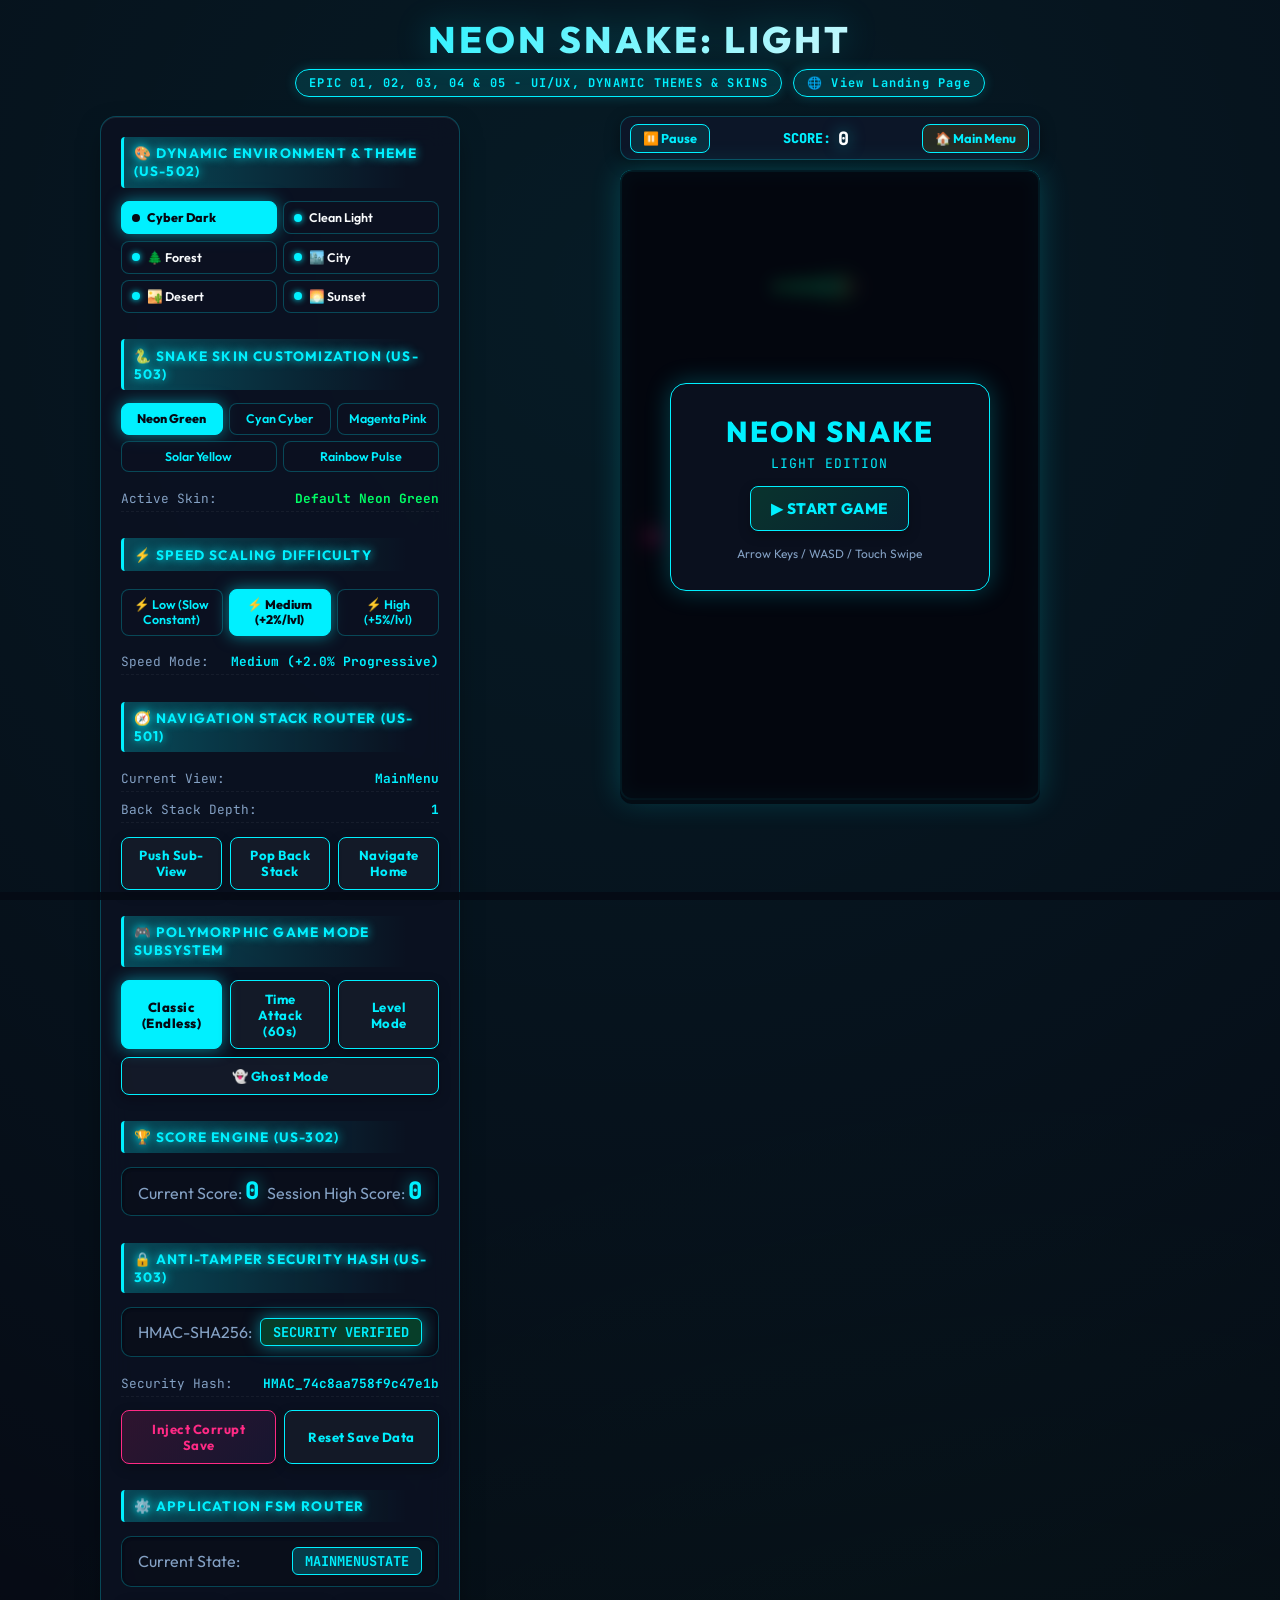
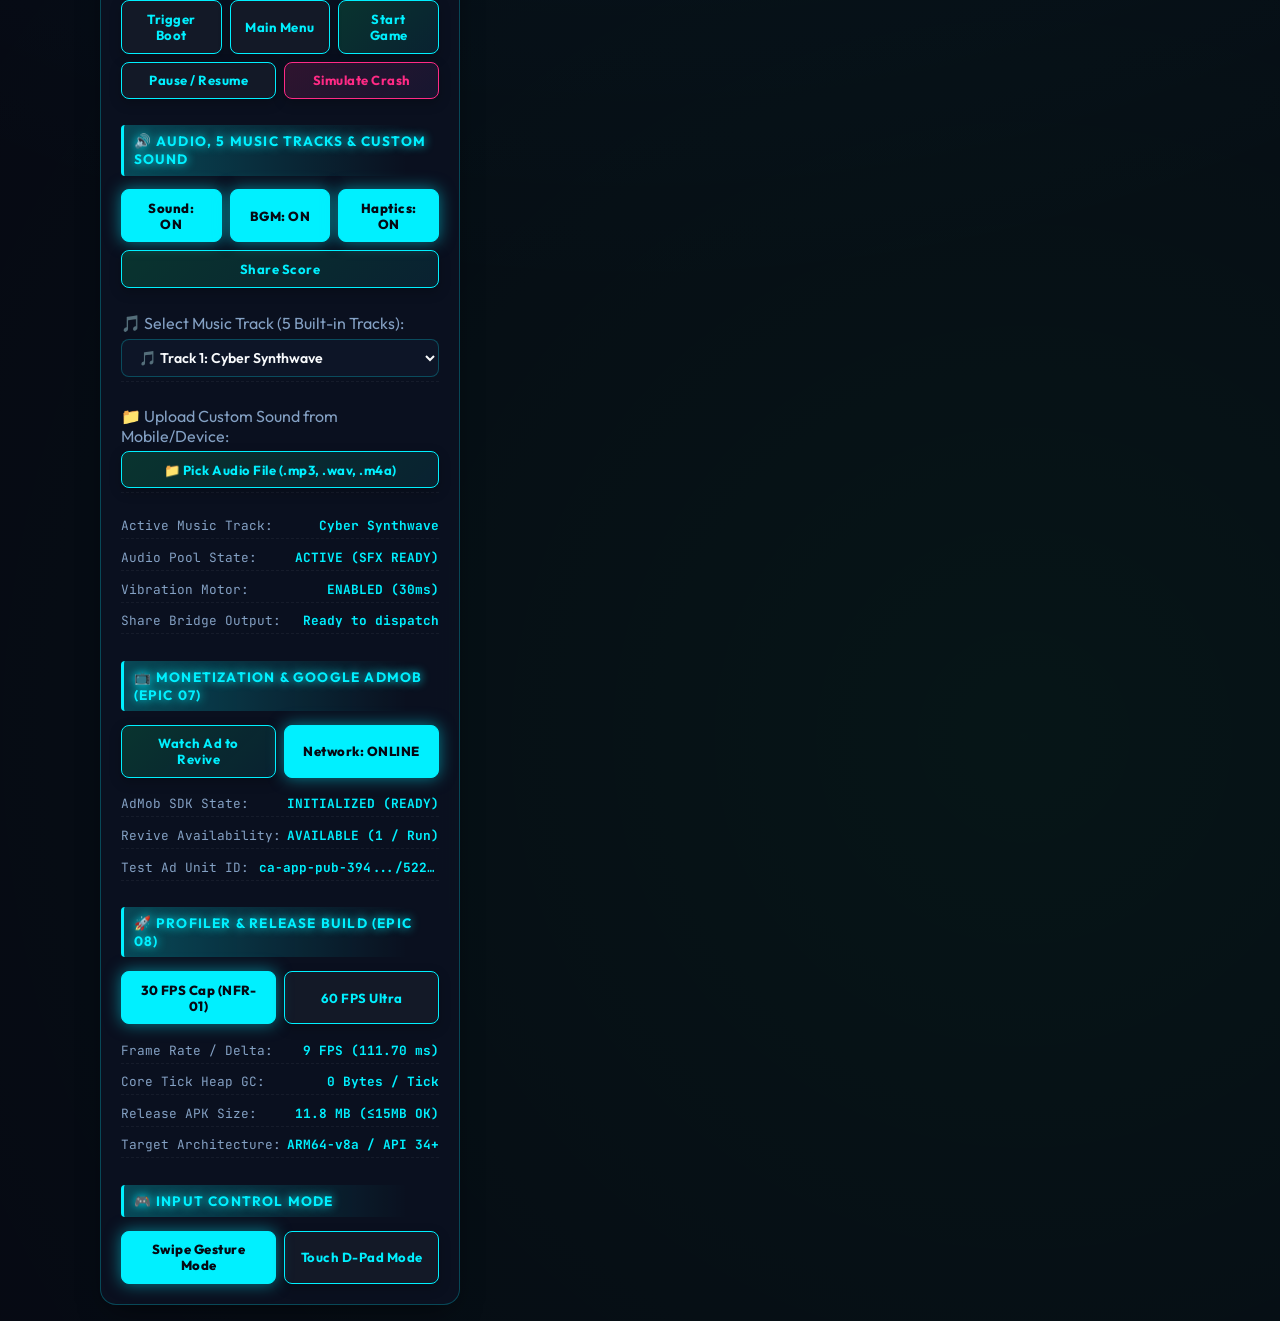
==== commit ffd49676: "Remove unused script tag from index.html" ====
--- a/index.html
+++ b/index.html
@@ -599,7 +599,6 @@
     <script type="text/javascript" src="https://www.highrevenueformat.com/207fb55adc79be3e6e68d04695cf9375/invoke.js"></script>
 
 </div>
-<script>
 <!-- Custom Rewarded Ad Modal -->
 <div id="adModal" style="display: none; position: fixed; top: 0; left: 0; width: 100%; height: 100%; background: rgba(0,0,0,0.95); z-index: 999999; justify-content: center; align-items: center; flex-direction: column; color: #fff; font-family: sans-serif;">
   <div style="position: relative; background: #111; border: 2px solid #00ffcc; border-radius: 12px; padding: 25px; text-align: center; width: 85%; max-width: 350px; box-shadow: 0 0 20px #00ffcc;">
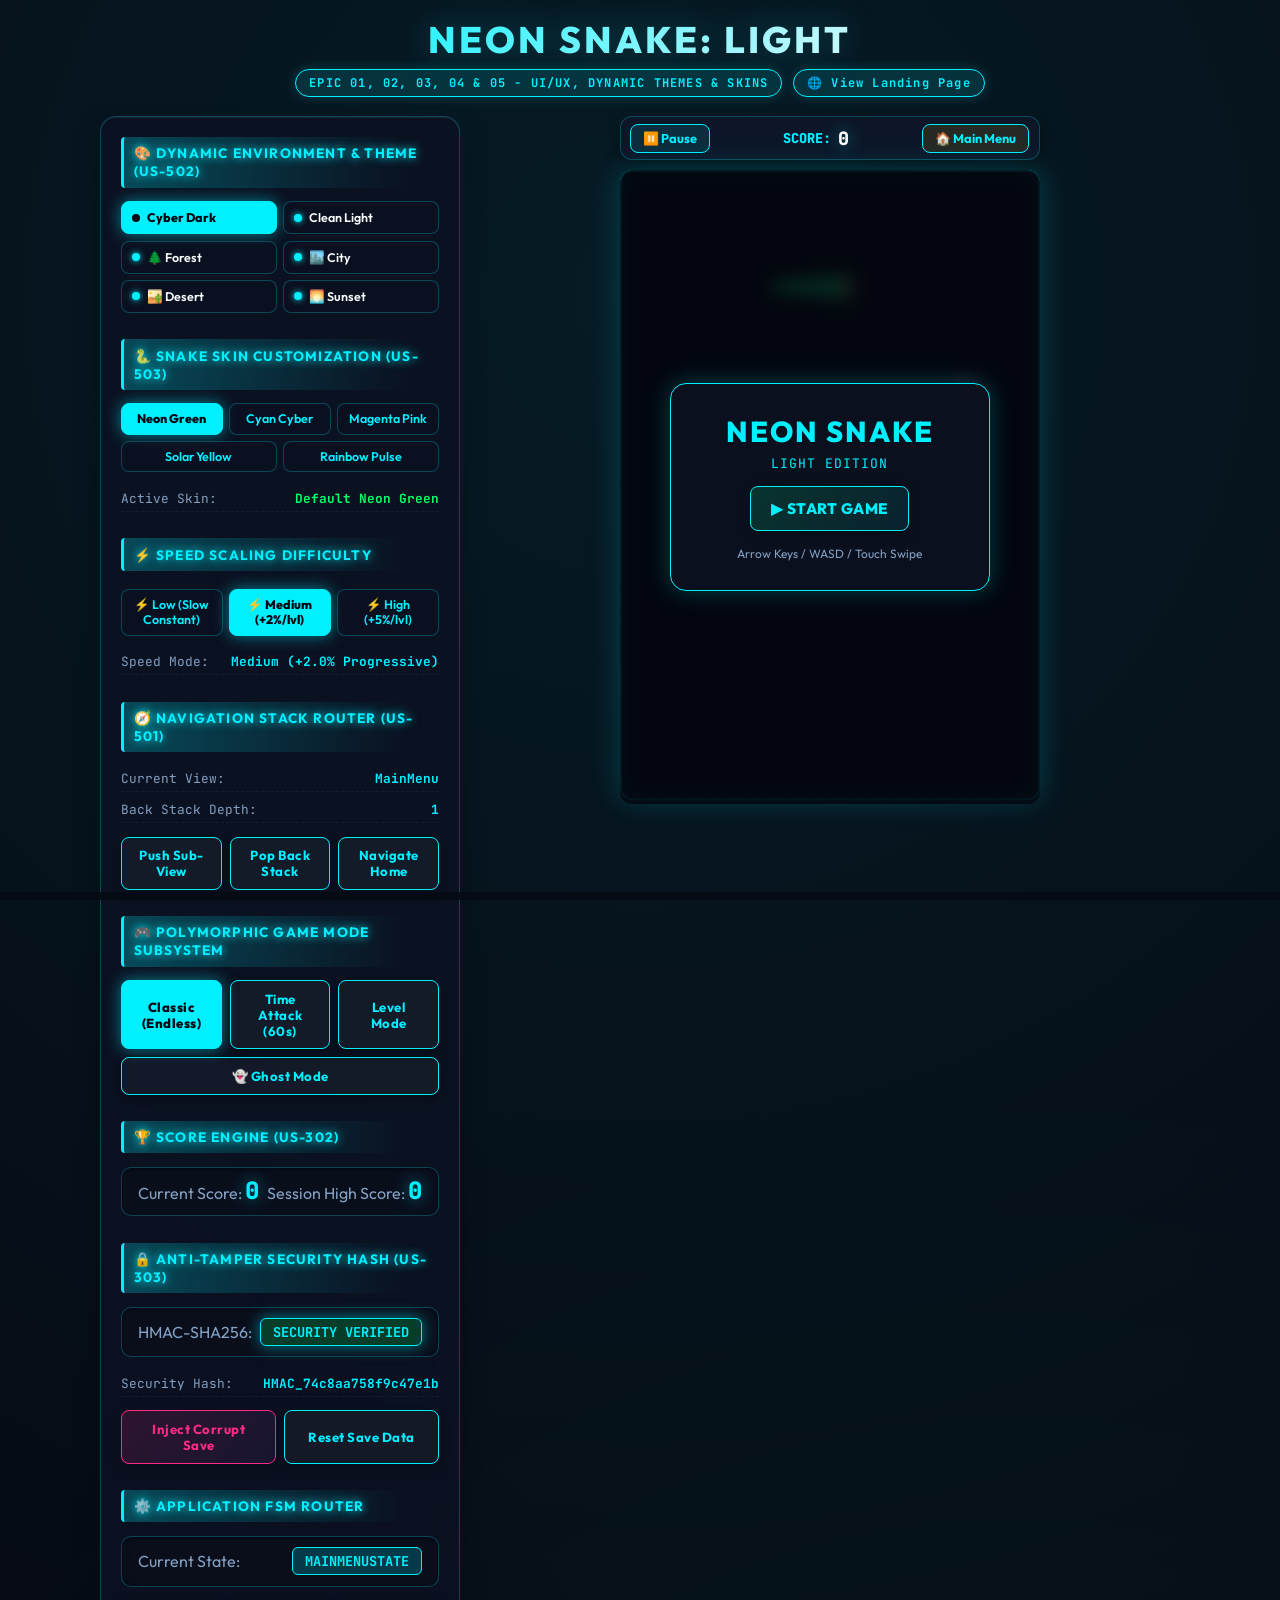
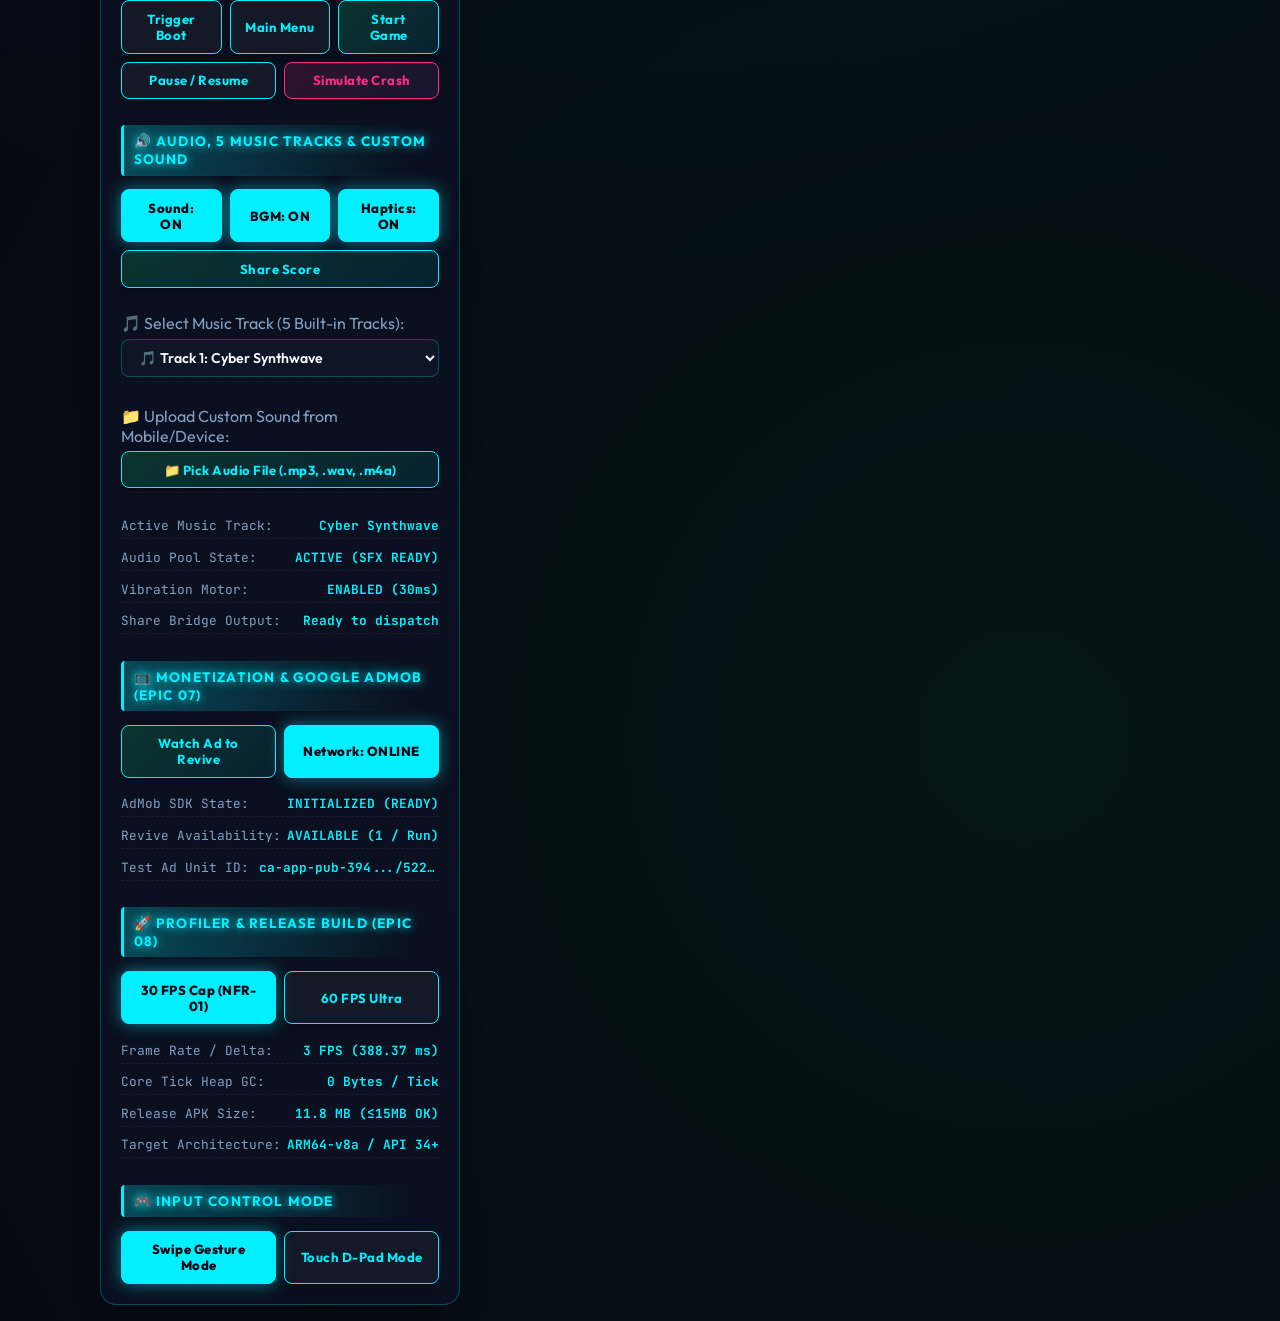
==== commit bba94e30: "Implement custom ad modal with countdown timer" ====
--- a/index.html
+++ b/index.html
@@ -598,7 +598,8 @@
     </script>
     <script type="text/javascript" src="https://www.highrevenueformat.com/207fb55adc79be3e6e68d04695cf9375/invoke.js"></script>
 
-</div>
+</div> 
+  
 <!-- Custom Rewarded Ad Modal -->
 <div id="adModal" style="display: none; position: fixed; top: 0; left: 0; width: 100%; height: 100%; background: rgba(0,0,0,0.95); z-index: 999999; justify-content: center; align-items: center; flex-direction: column; color: #fff; font-family: sans-serif;">
   <div style="position: relative; background: #111; border: 2px solid #00ffcc; border-radius: 12px; padding: 25px; text-align: center; width: 85%; max-width: 350px; box-shadow: 0 0 20px #00ffcc;">
@@ -615,56 +616,61 @@
 
 <script>
   const ADSTERRA_SMARTLINK = "https://www.profitableratecpmnetwork.com/m33qssw4?key=eb2f0d9f23df1cc90dfa69403c033fff";
-
-  document.addEventListener("DOMContentLoaded", function () {
-    const adModal = document.getElementById("adModal");
-    const adTimer = document.getElementById("adTimer");
-    const closeAdBtn = document.getElementById("closeAdBtn");
-    let countdown;
-
-    // capture: true purane AdMob wale fake popup ko rok dega
-    window.addEventListener("click", function (event) {
-      const target = event.target;
-      if (target && target.innerText && target.innerText.includes("Watch Ad to Revive")) {
-        event.preventDefault();
-        event.stopPropagation();
-        
+  let adCountdownTimer = null;
+
+  document.addEventListener("click", function (event) {
+    const target = event.target;
+    if (target && target.innerText && target.innerText.trim().includes("Watch Ad to Revive")) {
+      event.preventDefault();
+      event.stopPropagation();
+      
+      const adModal = document.getElementById("adModal");
+      const adTimer = document.getElementById("adTimer");
+      const closeAdBtn = document.getElementById("closeAdBtn");
+
+      if (adModal) {
         adModal.style.display = "flex";
         closeAdBtn.style.display = "none";
         let timeLeft = 7;
         adTimer.innerText = timeLeft;
 
-        clearInterval(countdown);
-        countdown = setInterval(function () {
+        if (adCountdownTimer) clearInterval(adCountdownTimer);
+
+        adCountdownTimer = setInterval(function () {
           timeLeft--;
           adTimer.innerText = timeLeft;
 
           if (timeLeft <= 0) {
-            clearInterval(countdown);
+            clearInterval(adCountdownTimer);
             adTimer.innerText = "Ready!";
             closeAdBtn.style.display = "block";
           }
         }, 1000);
       }
-    }, true);
-
-    closeAdBtn.addEventListener("click", function () {
-      adModal.style.display = "none";
-      
-      window.open(ADSTERRA_SMARTLINK, "_blank");
-
-      if (typeof reviveGame === "function") {
-        reviveGame();
-      } else if (typeof resetGame === "function") {
-        resetGame();
-      } else {
-        location.reload();
-      }
-    });
+    }
+  }, true);
+
+  document.addEventListener("DOMContentLoaded", function () {
+    const closeAdBtn = document.getElementById("closeAdBtn");
+    const adModal = document.getElementById("adModal");
+
+    if (closeAdBtn) {
+      closeAdBtn.addEventListener("click", function () {
+        adModal.style.display = "none";
+        window.open(ADSTERRA_SMARTLINK, "_blank");
+
+        if (typeof reviveGame === "function") {
+          reviveGame();
+        } else if (typeof resetGame === "function") {
+          resetGame();
+        } else {
+          location.reload();
+        }
+      });
+    }
   });
 </script>
 
-
 </body>
 
 </html>
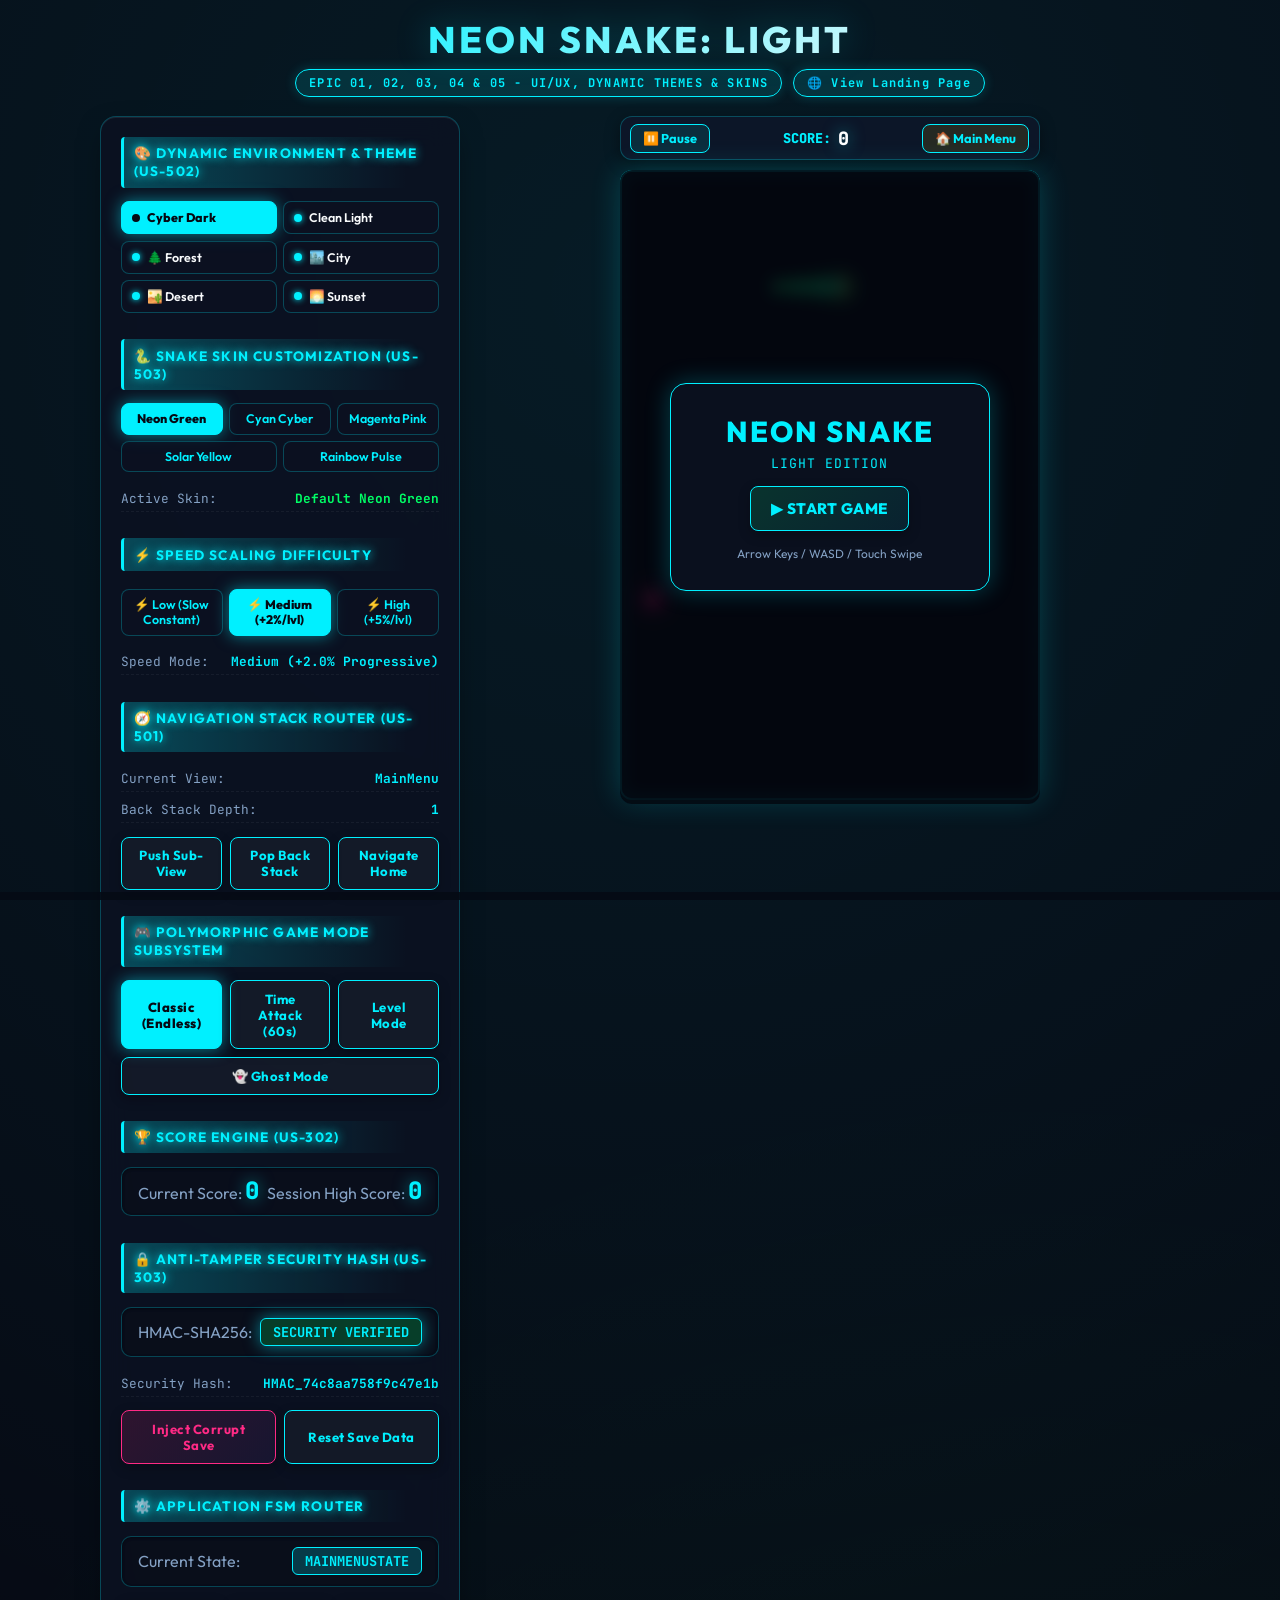
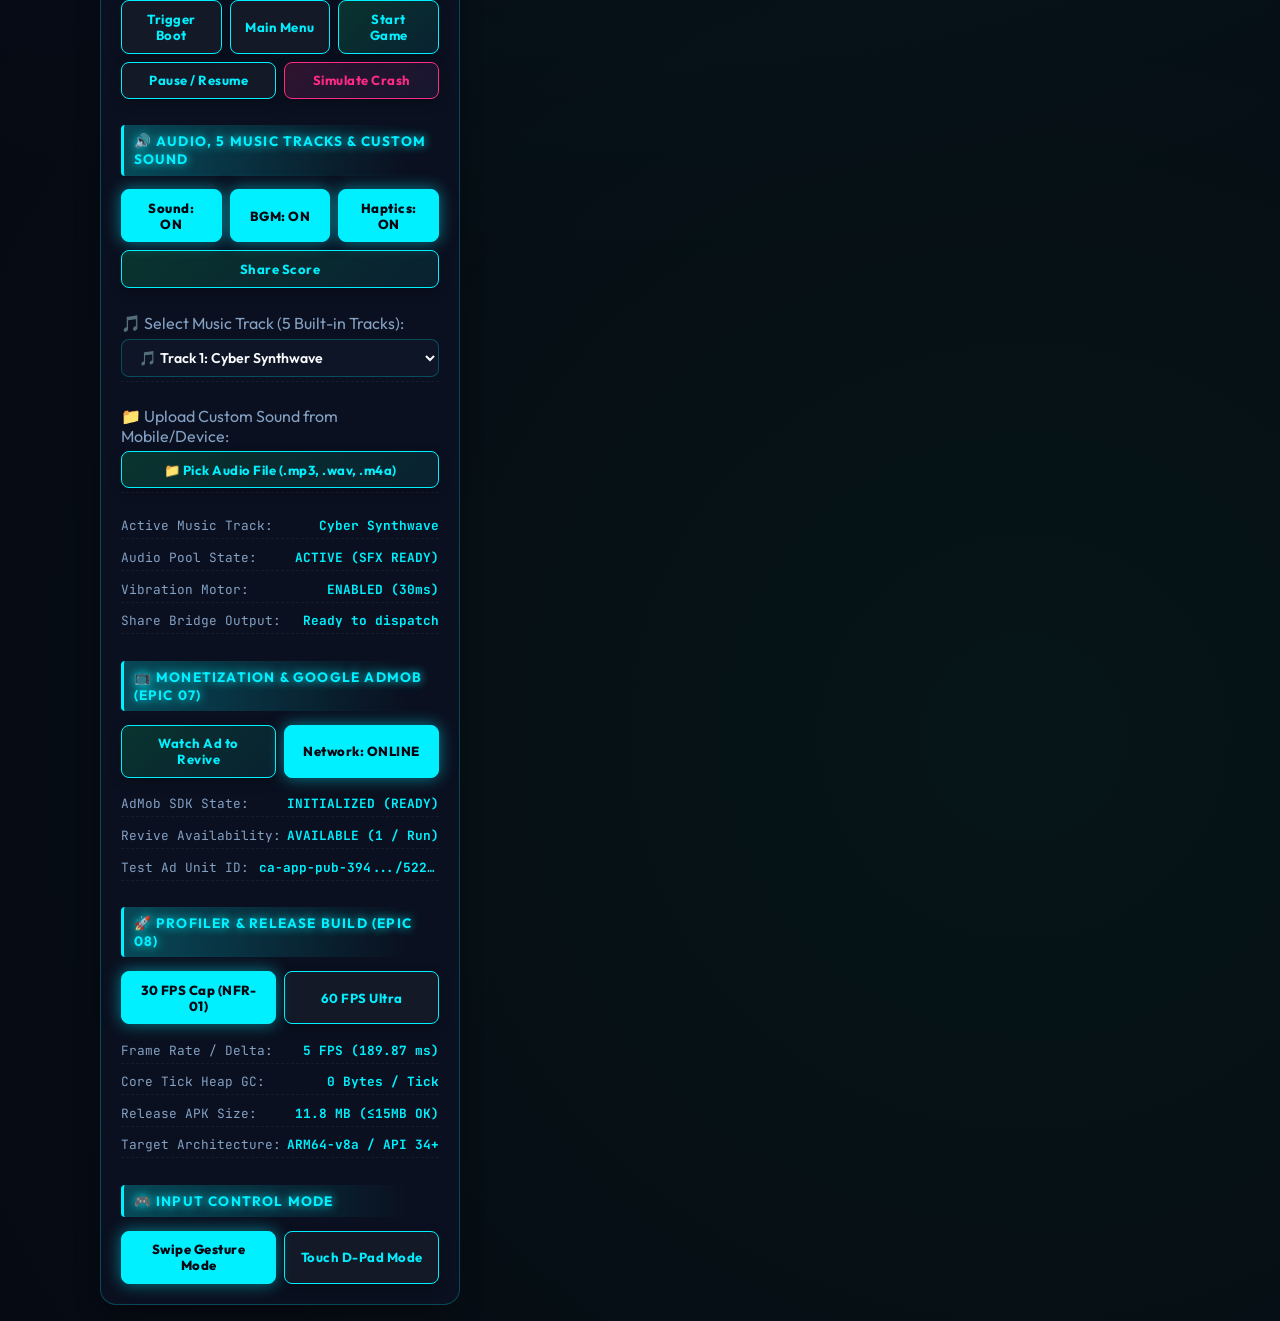
==== commit 6964753c: "Refactor ad display logic and event handling" ====
--- a/index.html
+++ b/index.html
@@ -618,35 +618,47 @@
   const ADSTERRA_SMARTLINK = "https://www.profitableratecpmnetwork.com/m33qssw4?key=eb2f0d9f23df1cc90dfa69403c033fff";
   let adCountdownTimer = null;
 
+  function showRewardedAd() {
+    const adModal = document.getElementById("adModal");
+    const adTimer = document.getElementById("adTimer");
+    const closeAdBtn = document.getElementById("closeAdBtn");
+
+    if (adModal) {
+      adModal.style.display = "flex";
+      closeAdBtn.style.display = "none";
+      let timeLeft = 7;
+      adTimer.innerText = timeLeft;
+
+      if (adCountdownTimer) clearInterval(adCountdownTimer);
+
+      adCountdownTimer = setInterval(function () {
+        timeLeft--;
+        adTimer.innerText = timeLeft;
+
+        if (timeLeft <= 0) {
+          clearInterval(adCountdownTimer);
+          adTimer.innerText = "Ready!";
+          closeAdBtn.style.display = "block";
+        }
+      }, 1000);
+    }
+  }
+
+  // Pure Page par kisi bhi aisi jagah click ko pakdo jahan "Revive" ya "Watch Ad" likha ho
   document.addEventListener("click", function (event) {
-    const target = event.target;
-    if (target && target.innerText && target.innerText.trim().includes("Watch Ad to Revive")) {
-      event.preventDefault();
-      event.stopPropagation();
-      
-      const adModal = document.getElementById("adModal");
-      const adTimer = document.getElementById("adTimer");
-      const closeAdBtn = document.getElementById("closeAdBtn");
-
-      if (adModal) {
-        adModal.style.display = "flex";
-        closeAdBtn.style.display = "none";
-        let timeLeft = 7;
-        adTimer.innerText = timeLeft;
-
-        if (adCountdownTimer) clearInterval(adCountdownTimer);
-
-        adCountdownTimer = setInterval(function () {
-          timeLeft--;
-          adTimer.innerText = timeLeft;
-
-          if (timeLeft <= 0) {
-            clearInterval(adCountdownTimer);
-            adTimer.innerText = "Ready!";
-            closeAdBtn.style.display = "block";
-          }
-        }, 1000);
+    let target = event.target;
+
+    while (target && target !== document) {
+      const text = (target.innerText || target.textContent || "").toLowerCase();
+      if (text.includes("revive") || text.includes("watch ad")) {
+        event.preventDefault();
+        event.stopPropagation();
+        event.stopImmediatePropagation();
+        
+        showRewardedAd();
+        break;
       }
+      target = target.parentNode;
     }
   }, true);
 
@@ -671,6 +683,7 @@
   });
 </script>
 
+
 </body>
 
 </html>
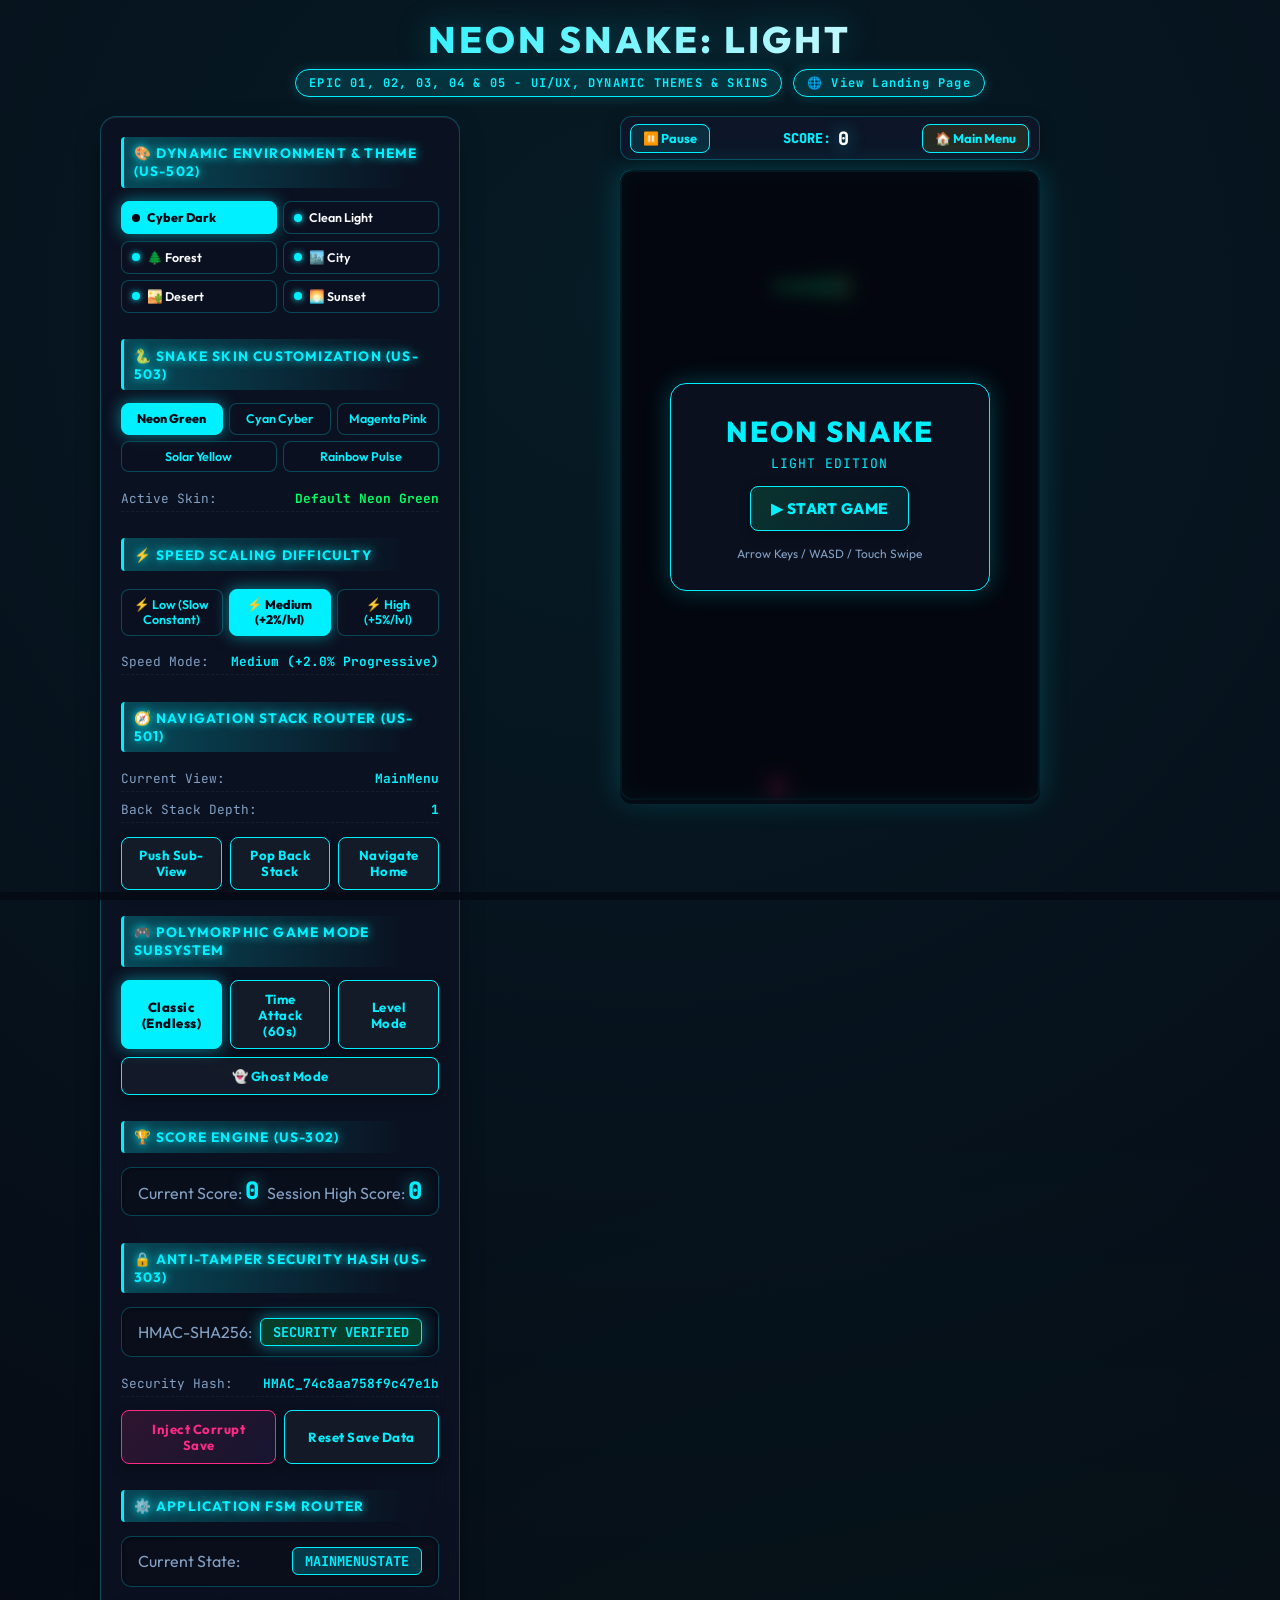
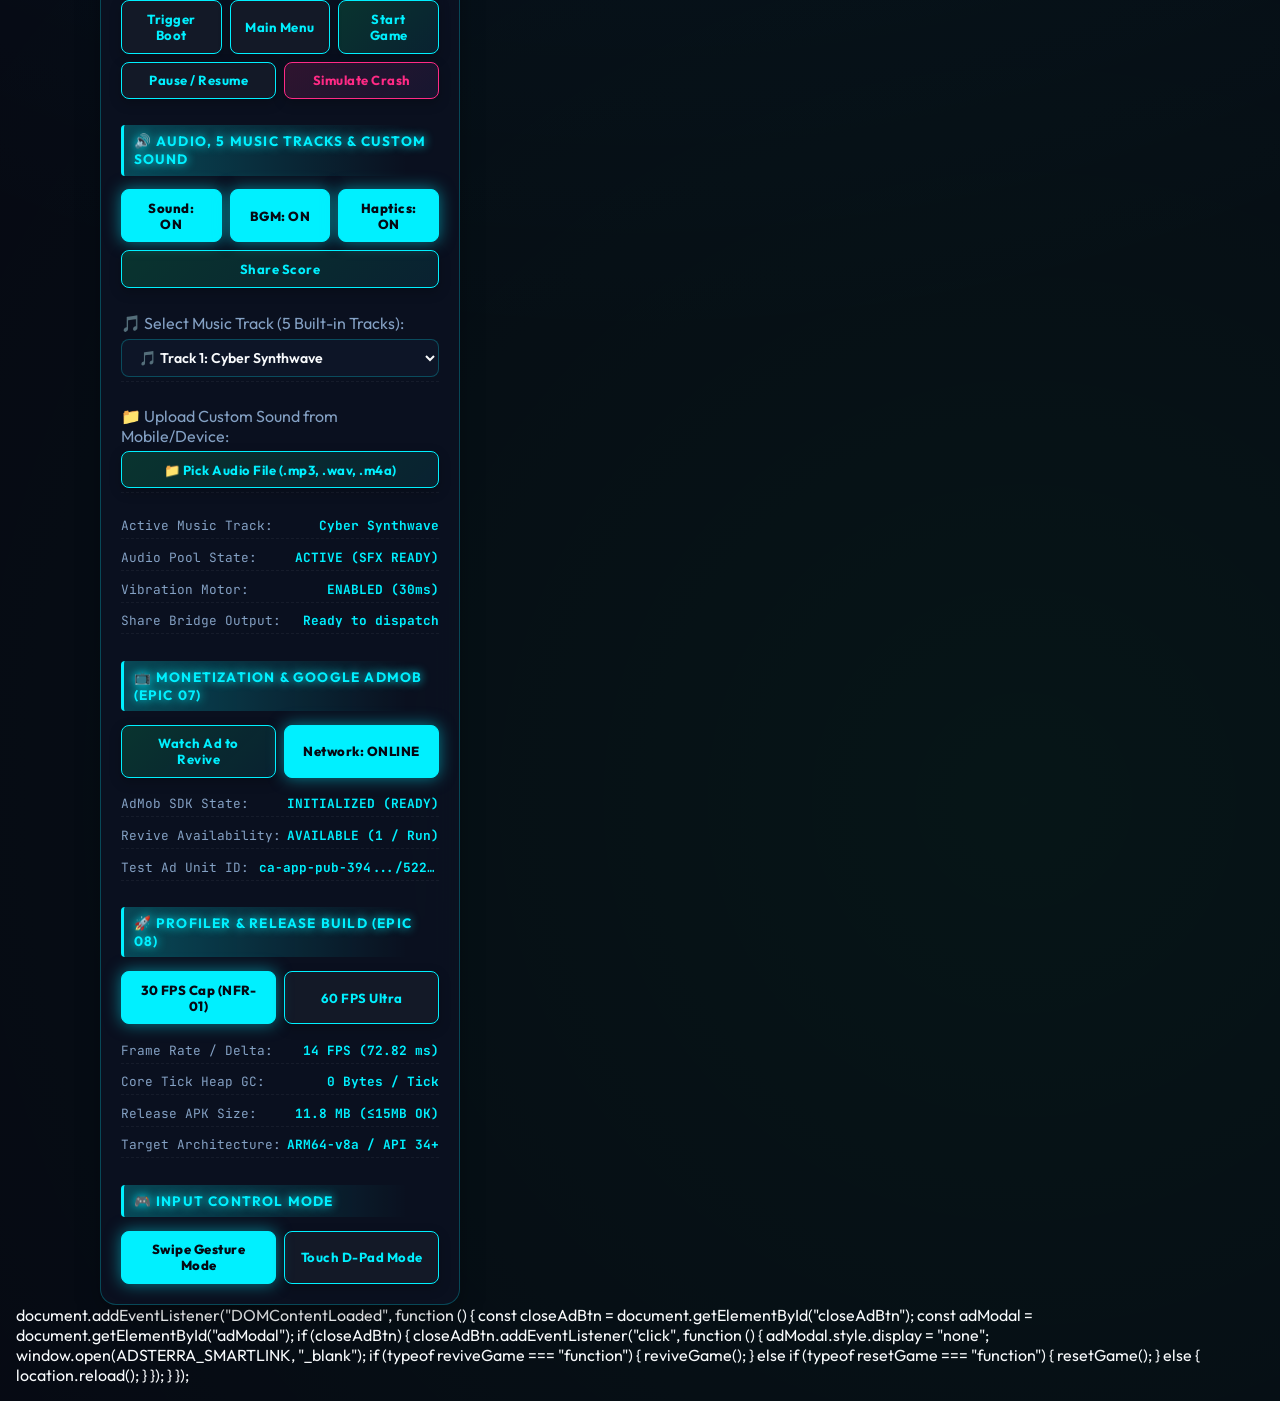
==== commit 9b5ed515: "Refactor ad display logic and update function names" ====
--- a/index.html
+++ b/index.html
@@ -599,8 +599,7 @@
     <script type="text/javascript" src="https://www.highrevenueformat.com/207fb55adc79be3e6e68d04695cf9375/invoke.js"></script>
 
 </div> 
-  
-<!-- Custom Rewarded Ad Modal -->
+  <!-- Custom Rewarded Ad Modal -->
 <div id="adModal" style="display: none; position: fixed; top: 0; left: 0; width: 100%; height: 100%; background: rgba(0,0,0,0.95); z-index: 999999; justify-content: center; align-items: center; flex-direction: column; color: #fff; font-family: sans-serif;">
   <div style="position: relative; background: #111; border: 2px solid #00ffcc; border-radius: 12px; padding: 25px; text-align: center; width: 85%; max-width: 350px; box-shadow: 0 0 20px #00ffcc;">
     <!-- Close Cross Button (7 sec baad dikhega) -->
@@ -618,7 +617,7 @@
   const ADSTERRA_SMARTLINK = "https://www.profitableratecpmnetwork.com/m33qssw4?key=eb2f0d9f23df1cc90dfa69403c033fff";
   let adCountdownTimer = null;
 
-  function showRewardedAd() {
+  function triggerCustomAd() {
     const adModal = document.getElementById("adModal");
     const adTimer = document.getElementById("adTimer");
     const closeAdBtn = document.getElementById("closeAdBtn");
@@ -644,23 +643,18 @@
     }
   }
 
-  // Pure Page par kisi bhi aisi jagah click ko pakdo jahan "Revive" ya "Watch Ad" likha ho
+  // Pure Page par faqat "Watch Ad to Revive" wale button ko target karega, baaki game normal chalegi
   document.addEventListener("click", function (event) {
     let target = event.target;
-
     while (target && target !== document) {
-      const text = (target.innerText || target.textContent || "").toLowerCase();
-      if (text.includes("revive") || text.includes("watch ad")) {
-        event.preventDefault();
-        event.stopPropagation();
-        event.stopImmediatePropagation();
-        
-        showRewardedAd();
+      const text = (target.innerText || target.textContent || "").trim();
+      if (text.includes("Watch Ad to Revive")) {
+        triggerCustomAd();
         break;
       }
       target = target.parentNode;
     }
-  }, true);
+  });
 
   document.addEventListener("DOMContentLoaded", function () {
     const closeAdBtn = document.getElementById("closeAdBtn");
@@ -684,6 +678,28 @@
 </script>
 
 
+  document.addEventListener("DOMContentLoaded", function () {
+    const closeAdBtn = document.getElementById("closeAdBtn");
+    const adModal = document.getElementById("adModal");
+
+    if (closeAdBtn) {
+      closeAdBtn.addEventListener("click", function () {
+        adModal.style.display = "none";
+        window.open(ADSTERRA_SMARTLINK, "_blank");
+
+        if (typeof reviveGame === "function") {
+          reviveGame();
+        } else if (typeof resetGame === "function") {
+          resetGame();
+        } else {
+          location.reload();
+        }
+      });
+    }
+  });
+</script>
+
+
 </body>
 
 </html>
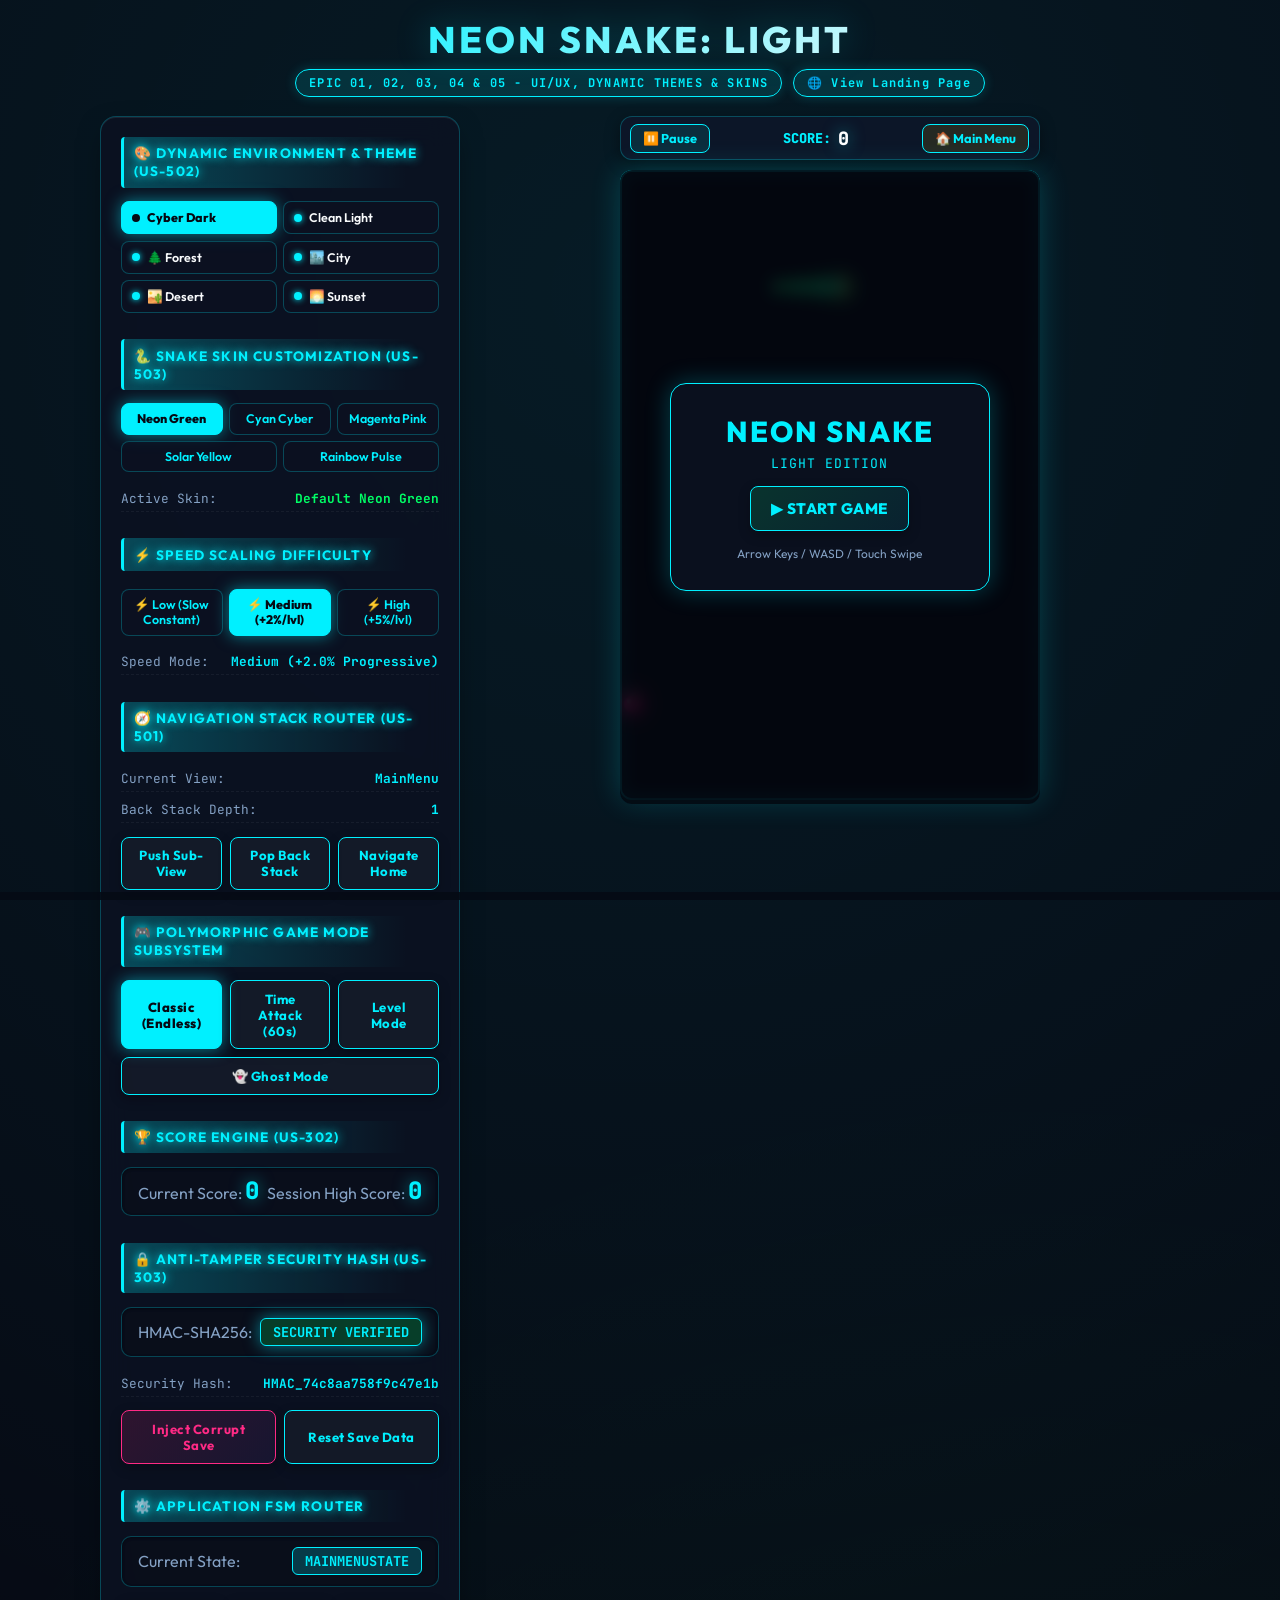
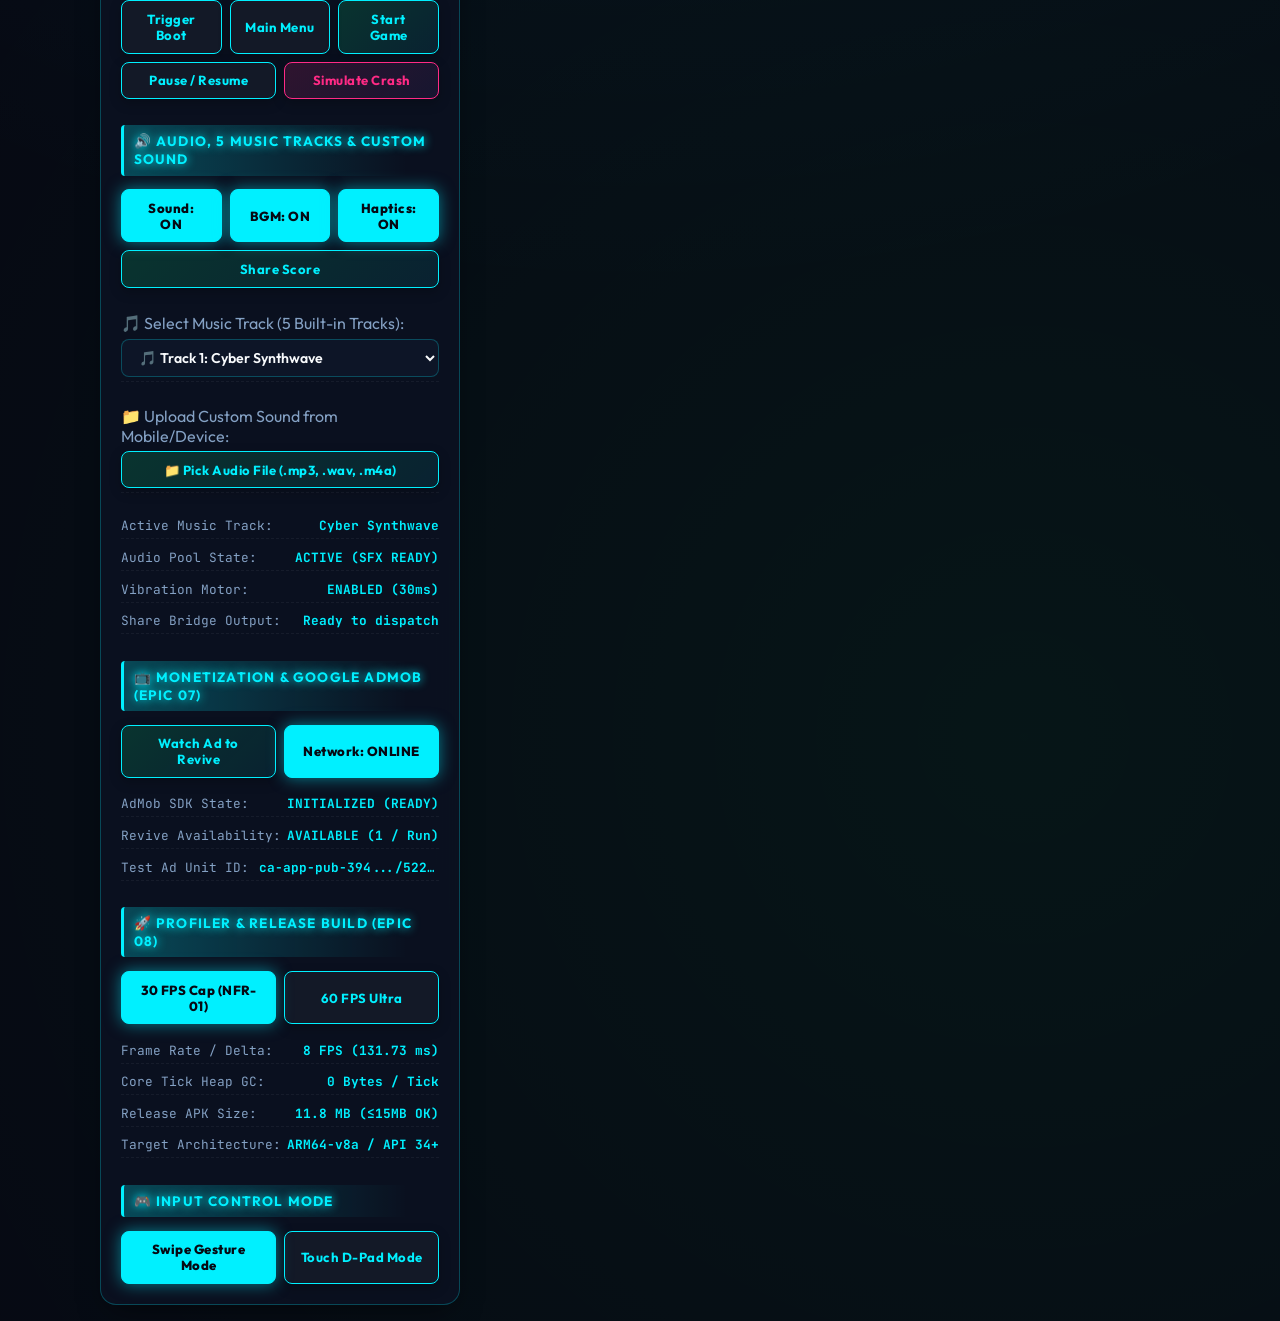
==== commit 2635774f: "Refactor ad modal close button event listener" ====
--- a/index.html
+++ b/index.html
@@ -656,50 +656,27 @@
     }
   });
 
-  document.addEventListener("DOMContentLoaded", function () {
+ document.addEventListener("DOMContentLoaded", function () {
     const closeAdBtn = document.getElementById("closeAdBtn");
     const adModal = document.getElementById("adModal");
 
     if (closeAdBtn) {
-      closeAdBtn.addEventListener("click", function () {
-        adModal.style.display = "none";
-        window.open(ADSTERRA_SMARTLINK, "_blank");
-
-        if (typeof reviveGame === "function") {
-          reviveGame();
-        } else if (typeof resetGame === "function") {
-          resetGame();
-        } else {
-          location.reload();
-        }
-      });
+        closeAdBtn.addEventListener("click", function () {
+            if (adModal) adModal.style.display = "none";
+            window.open(ADSTERRA_SMARTLINK, "_blank");
+
+            if (typeof reviveGame === "function") {
+                reviveGame();
+            } else if (typeof resetGame === "function") {
+                resetGame();
+            } else {
+                location.reload();
+            }
+        });
     }
-  });
+});
 </script>
-
-
-  document.addEventListener("DOMContentLoaded", function () {
-    const closeAdBtn = document.getElementById("closeAdBtn");
-    const adModal = document.getElementById("adModal");
-
-    if (closeAdBtn) {
-      closeAdBtn.addEventListener("click", function () {
-        adModal.style.display = "none";
-        window.open(ADSTERRA_SMARTLINK, "_blank");
-
-        if (typeof reviveGame === "function") {
-          reviveGame();
-        } else if (typeof resetGame === "function") {
-          resetGame();
-        } else {
-          location.reload();
-        }
-      });
-    }
-  });
-</script>
-
-
+ 
 </body>
 
 </html>
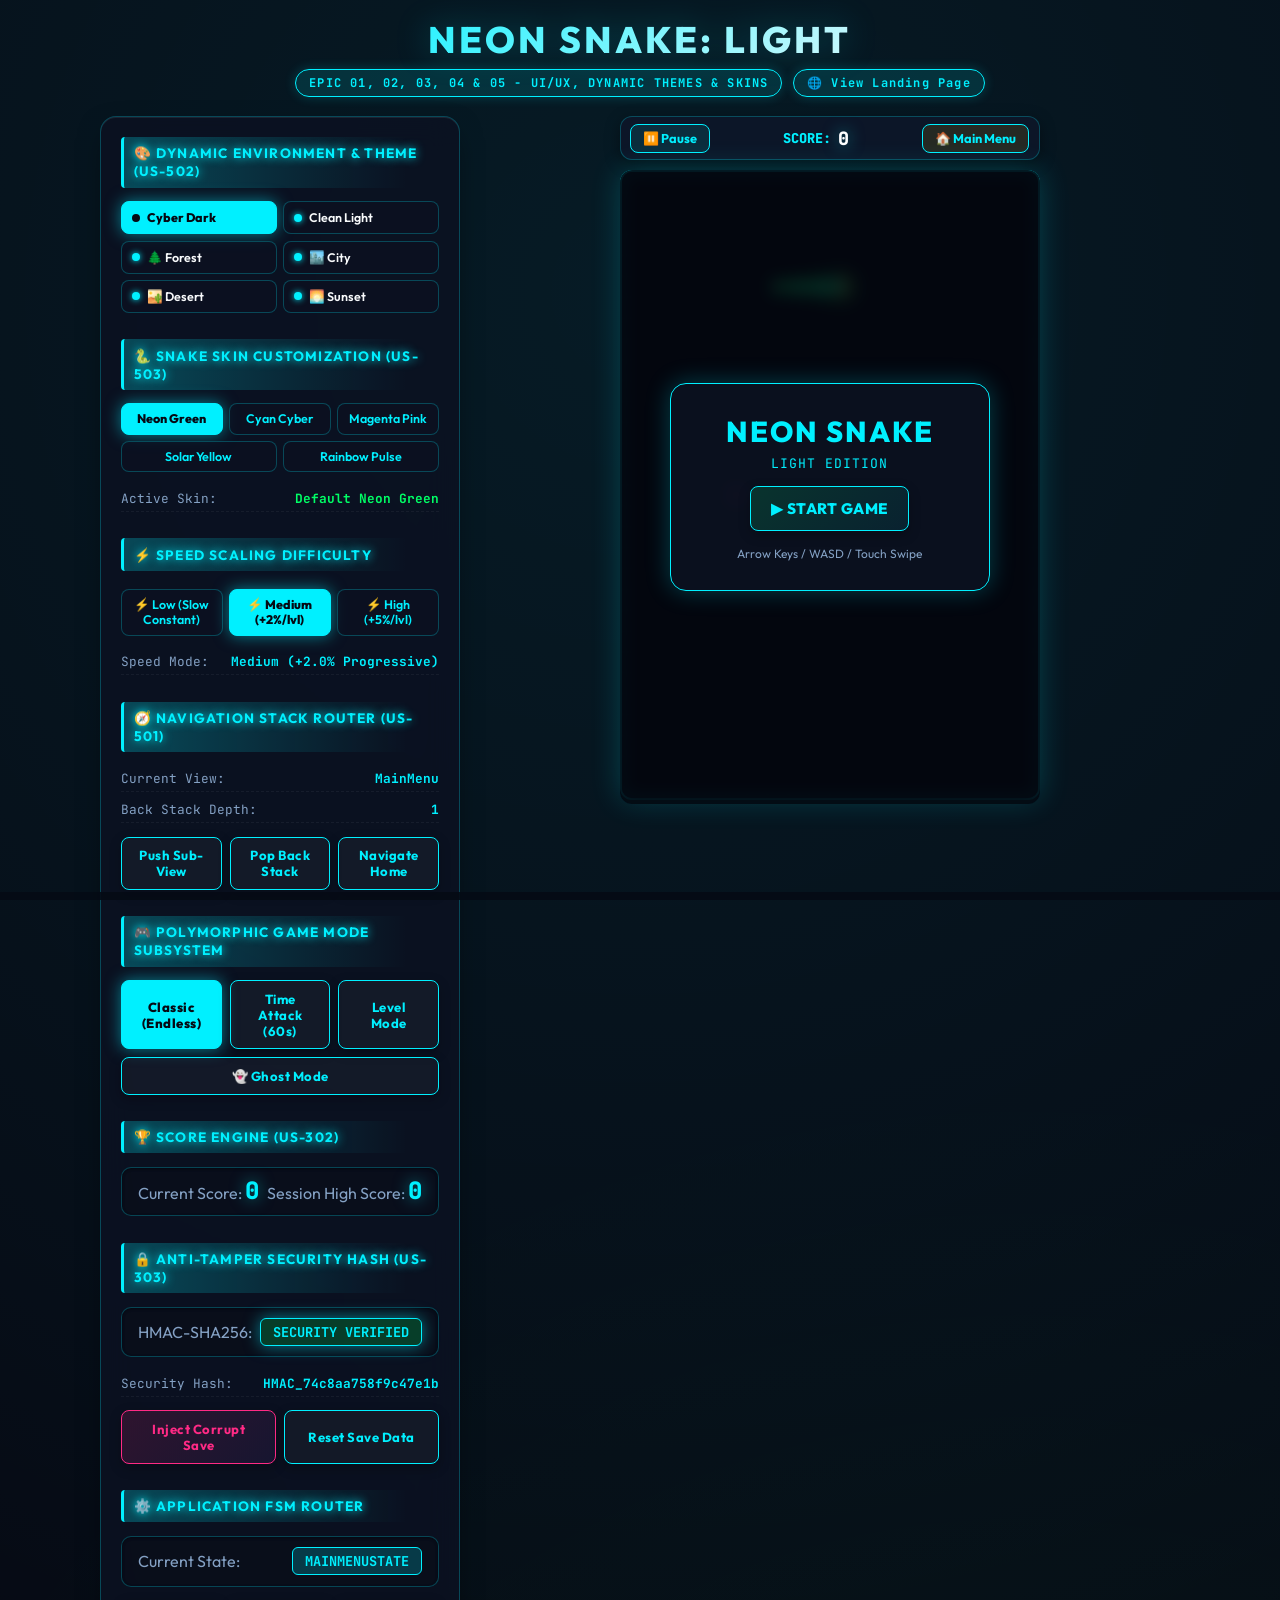
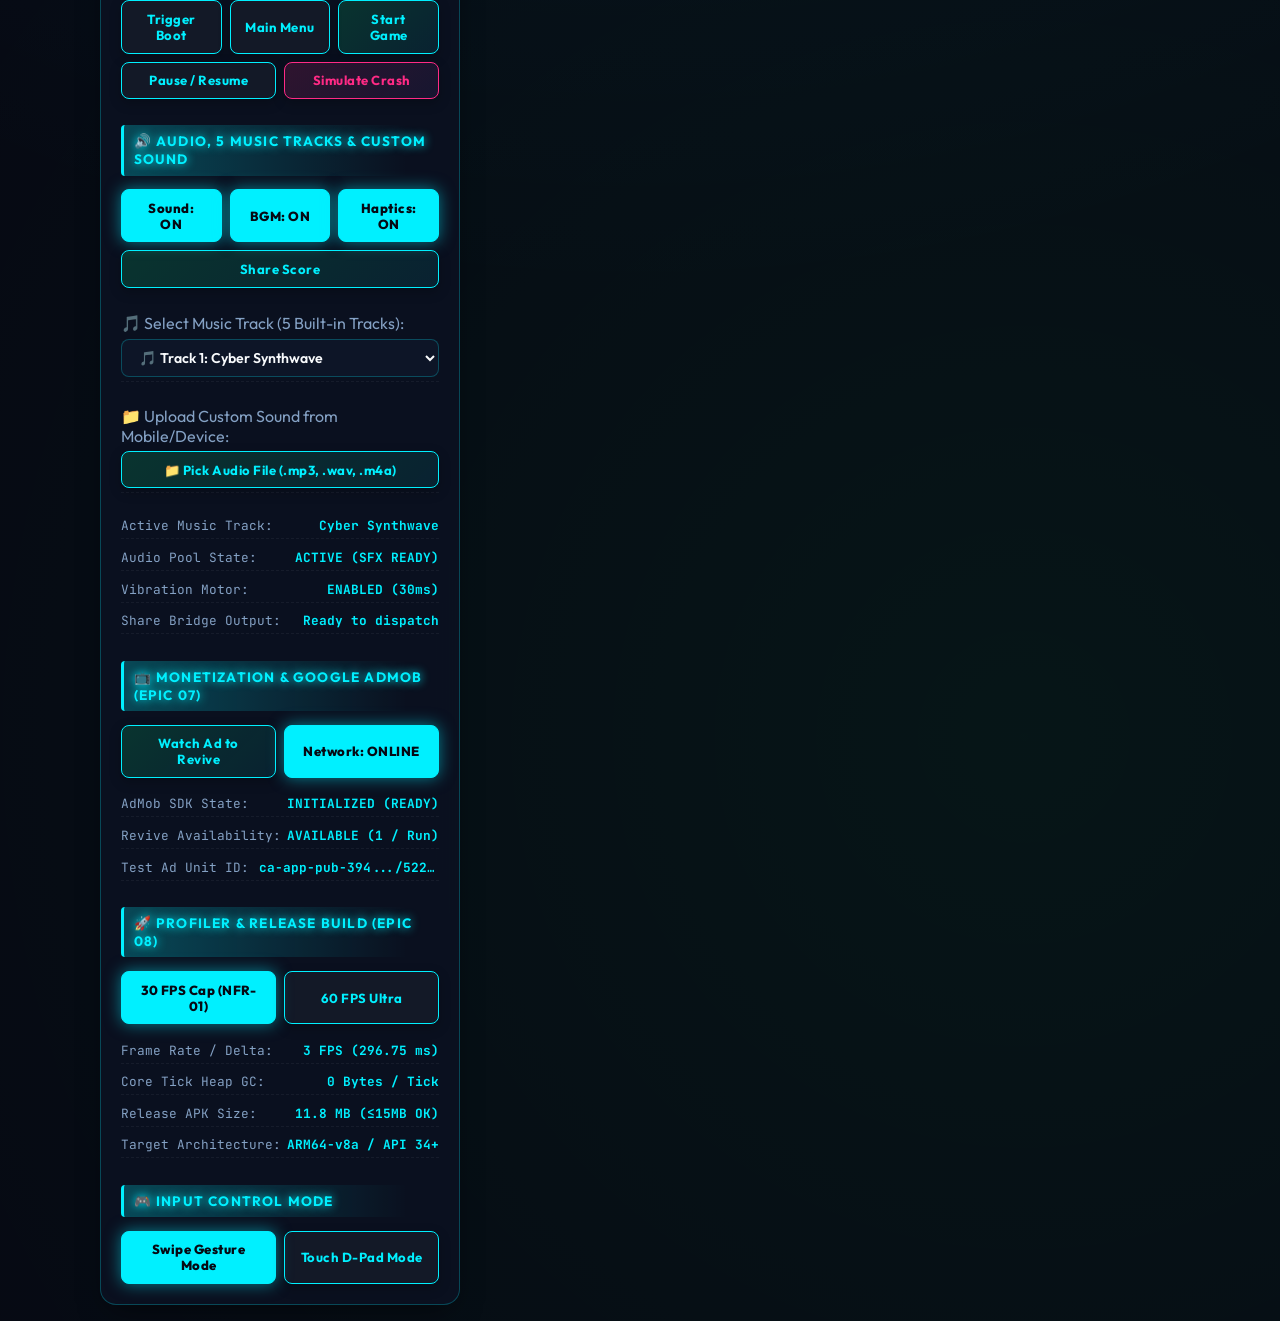
==== commit 6ff4caed: "Refactor ad triggering and countdown logic" ====
--- a/index.html
+++ b/index.html
@@ -614,57 +614,60 @@
 </div>
 
 <script>
-  const ADSTERRA_SMARTLINK = "https://www.profitableratecpmnetwork.com/m33qssw4?key=eb2f0d9f23df1cc90dfa69403c033fff";
-  let adCountdownTimer = null;
-
-  function triggerCustomAd() {
+const ADSTERRA_SMARTLINK = "https://www.profitableratecpmnetwork.com/m33qssw4?key=eb2f0d9f23df1cc90dfa69403c033fff";
+let adCountdownTimer = null;
+
+function triggerCustomAd() {
     const adModal = document.getElementById("adModal");
     const adTimer = document.getElementById("adTimer");
     const closeAdBtn = document.getElementById("closeAdBtn");
 
     if (adModal) {
-      adModal.style.display = "flex";
-      closeAdBtn.style.display = "none";
-      let timeLeft = 7;
-      adTimer.innerText = timeLeft;
-
-      if (adCountdownTimer) clearInterval(adCountdownTimer);
-
-      adCountdownTimer = setInterval(function () {
-        timeLeft--;
-        adTimer.innerText = timeLeft;
-
-        if (timeLeft <= 0) {
-          clearInterval(adCountdownTimer);
-          adTimer.innerText = "Ready!";
-          closeAdBtn.style.display = "block";
-        }
-      }, 1000);
+        adModal.style.display = "flex";
+        if (closeAdBtn) closeAdBtn.style.display = "none";
+        
+        let timeLeft = 7;
+        if (adTimer) adTimer.innerText = timeLeft;
+
+        if (adCountdownTimer) clearInterval(adCountdownTimer);
+
+        adCountdownTimer = setInterval(function () {
+            timeLeft--;
+            if (adTimer) adTimer.innerText = timeLeft;
+
+            if (timeLeft <= 0) {
+                clearInterval(adCountdownTimer);
+                if (adTimer) adTimer.innerText = "Ready!";
+                if (closeAdBtn) closeAdBtn.style.display = "block";
+            }
+        }, 1000);
     }
-  }
-
-  // Pure Page par faqat "Watch Ad to Revive" wale button ko target karega, baaki game normal chalegi
-  document.addEventListener("click", function (event) {
+}
+
+// Watch Ad to Revive button target logic
+document.addEventListener("click", function (event) {
     let target = event.target;
     while (target && target !== document) {
-      const text = (target.innerText || target.textContent || "").trim();
-      if (text.includes("Watch Ad to Revive")) {
-        triggerCustomAd();
-        break;
-      }
-      target = target.parentNode;
+        const text = (target.innerText || target.textContent || "").trim();
+        if (text.includes("Watch Ad to Revive")) {
+            triggerCustomAd();
+            break;
+        }
+        target = target.parentNode;
     }
-  });
-
- document.addEventListener("DOMContentLoaded", function () {
+});
+
+// Close/Cross button click - WITHOUT opening new tab
+document.addEventListener("DOMContentLoaded", function () {
     const closeAdBtn = document.getElementById("closeAdBtn");
     const adModal = document.getElementById("adModal");
 
     if (closeAdBtn) {
         closeAdBtn.addEventListener("click", function () {
+            // 1. Popup ko band karein
             if (adModal) adModal.style.display = "none";
-            window.open(ADSTERRA_SMARTLINK, "_blank");
-
+
+            // 2. Naya page KHOLE BINA game revive karein
             if (typeof reviveGame === "function") {
                 reviveGame();
             } else if (typeof resetGame === "function") {
@@ -676,7 +679,7 @@
     }
 });
 </script>
- 
+
 </body>
 
 </html>
